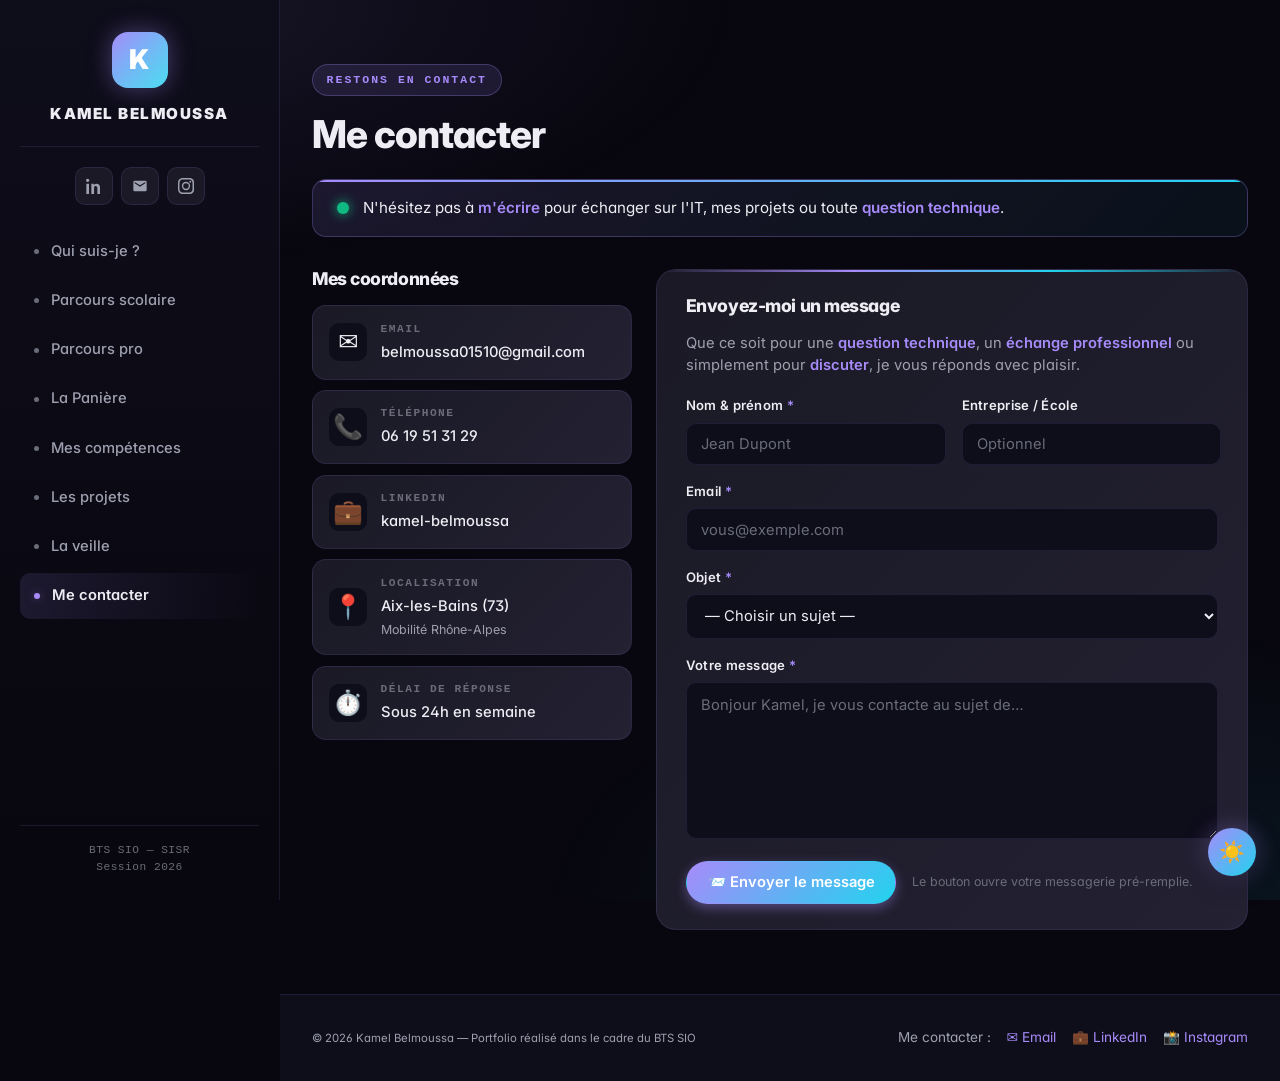
==== contact.html @ 9eeab678 "Add files via upload" ====
<!doctype html>
<html lang="fr">
<head>
  <meta charset="utf-8" />
  <meta name="viewport" content="width=device-width, initial-scale=1" />
  <title>Contact — KAMEL BELMOUSSA</title>
  <meta name="description" content="Contactez Kamel Belmoussa — Étudiant BTS SIO option SISR à Ecoris Chambéry, alternant technicien informatique chez La Panière." />

  <meta property="og:type" content="website" />
  <meta property="og:title" content="Contact — KAMEL BELMOUSSA" />
  <meta property="og:description" content="Contactez Kamel Belmoussa — étudiant BTS SIO SISR." />
  <meta property="og:image" content="images/photorecadree.jpg" />
  <meta property="og:locale" content="fr_FR" />
  <meta name="twitter:card" content="summary_large_image" />
  <meta name="twitter:title" content="Contact — KAMEL BELMOUSSA" />
  <meta name="twitter:description" content="Contactez Kamel Belmoussa." />
  <meta name="twitter:image" content="images/photorecadree.jpg" />

  <link rel="icon" href="data:image/svg+xml,%3Csvg xmlns='http://www.w3.org/2000/svg' viewBox='0 0 100 100'%3E%3Crect width='100' height='100' rx='22' fill='%2305101a'/%3E%3Crect x='14' y='14' width='72' height='72' rx='16' fill='%2329c1b7'/%3E%3Ctext x='50' y='68' text-anchor='middle' font-size='54' font-family='Arial' font-weight='900' fill='%23fff'%3EK%3C/text%3E%3C/svg%3E" />
  <link rel="preconnect" href="https://fonts.googleapis.com" />
  <link rel="preconnect" href="https://fonts.gstatic.com" crossorigin />
  <link href="https://fonts.googleapis.com/css2?family=Inter:wght@400;500;600;700;800;900&display=swap" rel="stylesheet" />
  <link rel="stylesheet" href="style.css" />
  <script src="app.js" defer></script>
</head>
<body class="with-sidebar">

  <button id="mobile-toggle" aria-label="Menu">☰</button>

  <aside class="sidebar">
    <a class="brand" href="index.html">
      <div class="brand-logo">K</div>
      KAMEL BELMOUSSA
    </a>

    <div class="social-icons">
      <a href="https://www.linkedin.com/in/kamel-belmoussa-8895262b4/" target="_blank" rel="noopener" aria-label="LinkedIn" title="LinkedIn">
        <svg xmlns="http://www.w3.org/2000/svg" viewBox="0 0 24 24"><path d="M4.98 3.5C4.98 4.88 3.86 6 2.5 6S0 4.88 0 3.5 1.12 1 2.5 1 4.98 2.12 4.98 3.5zM.5 8.5h4V24h-4zM8 8.5h3.8v2.1h.1c.5-.9 1.7-2.1 3.6-2.1C19.4 8.5 21 10.4 21 14v10h-4v-8.6c0-2-.7-3.4-2.4-3.4-1.3 0-2.1.9-2.4 1.7-.1.3-.1.8-.1 1.3V24H8V8.5z"/></svg>
      </a>
      <a href="mailto:belmoussa01510@gmail.com" aria-label="Email" title="Email">
        <svg xmlns="http://www.w3.org/2000/svg" viewBox="0 0 24 24"><path d="M20 4H4a2 2 0 0 0-2 2v12a2 2 0 0 0 2 2h16a2 2 0 0 0 2-2V6a2 2 0 0 0-2-2zm0 4-8 5-8-5V6l8 5 8-5z"/></svg>
      </a>
      <a href="https://instagram.com/kmlb.1" target="_blank" rel="noopener" aria-label="Instagram" title="Instagram">
        <svg xmlns="http://www.w3.org/2000/svg" viewBox="0 0 24 24"><path d="M12 2.2c3.2 0 3.6 0 4.8.1 1.2.1 1.8.2 2.2.4.6.2 1 .5 1.4.9.4.4.7.8.9 1.4.2.4.4 1 .4 2.2.1 1.2.1 1.6.1 4.8s0 3.6-.1 4.8c-.1 1.2-.2 1.8-.4 2.2-.2.6-.5 1-.9 1.4-.4.4-.8.7-1.4.9-.4.2-1 .4-2.2.4-1.2.1-1.6.1-4.8.1s-3.6 0-4.8-.1c-1.2-.1-1.8-.2-2.2-.4-.6-.2-1-.5-1.4-.9-.4-.4-.7-.8-.9-1.4-.2-.4-.4-1-.4-2.2C2.2 15.6 2.2 15.2 2.2 12s0-3.6.1-4.8c.1-1.2.2-1.8.4-2.2.2-.6.5-1 .9-1.4.4-.4.8-.7 1.4-.9.4-.2 1-.4 2.2-.4C8.4 2.2 8.8 2.2 12 2.2M12 0C8.7 0 8.3 0 7.1.1 5.8.1 4.9.3 4.1.6c-.8.3-1.5.8-2.2 1.4C1.3 2.7.8 3.3.5 4.1.3 4.9.1 5.8.1 7.1 0 8.3 0 8.7 0 12s0 3.7.1 4.9c.1 1.3.3 2.2.6 3 .3.8.8 1.5 1.4 2.2.7.7 1.4 1.1 2.2 1.4.8.3 1.7.5 3 .6 1.2.1 1.6.1 4.9.1s3.7 0 4.9-.1c1.3-.1 2.2-.3 3-.6.8-.3 1.5-.8 2.2-1.4.7-.7 1.1-1.4 1.4-2.2.3-.8.5-1.7.6-3 .1-1.2.1-1.6.1-4.9s0-3.7-.1-4.9c-.1-1.3-.3-2.2-.6-3-.3-.8-.8-1.5-1.4-2.2C21.3 1.3 20.7.8 19.9.5c-.8-.2-1.7-.4-3-.4C15.7 0 15.3 0 12 0zm0 5.8A6.2 6.2 0 1 0 18.2 12 6.2 6.2 0 0 0 12 5.8zm0 10.3A4.1 4.1 0 1 1 16.1 12 4.1 4.1 0 0 1 12 16.1zm6.4-11.9a1.4 1.4 0 1 0 1.4 1.4 1.4 1.4 0 0 0-1.4-1.4z"/></svg>
      </a>
    </div>

    <nav>
    <a href="index.html">Qui suis-je ?</a>
    <a href="school.html">Parcours scolaire</a>
    <a href="work.html">Parcours pro</a>
    <a href="lapaniere.html">La Panière</a>
    <a href="skills.html">Mes compétences</a>
    <a href="projects.html">Les projets</a>
    <a href="veille.html">La veille</a>
    <a href="contact.html" class="active">Me contacter</a>
    </nav>

    <div class="sidebar-footer">
      BTS SIO — SISR<br/>Session 2026
    </div>
  </aside>

  <div class="page-layout">
    <div class="content">
      <main>

    <section class="section">
      <div class="container">
        <span class="eyebrow">Restons en contact</span>
        <h2>Me contacter</h2>

        <!-- Bandeau message -->
        <div class="availability-banner">
          <div class="status-dot"></div>
          <div class="availability-text">
            N'hésitez pas à <strong>m'écrire</strong> pour échanger sur l'IT, mes projets ou toute <strong>question technique</strong>.
          </div>
        </div>

        <div class="contact-layout">

          <!-- Colonne gauche : infos contact -->
          <aside class="contact-info">
            <h3>Mes coordonnées</h3>

            <a href="mailto:belmoussa01510@gmail.com" class="contact-card">
              <div class="contact-icon">✉️</div>
              <div>
                <div class="contact-label">Email</div>
                <div class="contact-value">belmoussa01510@gmail.com</div>
              </div>
            </a>

            <a href="tel:+33619513129" class="contact-card">
              <div class="contact-icon">📞</div>
              <div>
                <div class="contact-label">Téléphone</div>
                <div class="contact-value">06 19 51 31 29</div>
              </div>
            </a>

            <a href="https://www.linkedin.com/in/kamel-belmoussa-8895262b4/" target="_blank" rel="noopener" class="contact-card">
              <div class="contact-icon">💼</div>
              <div>
                <div class="contact-label">LinkedIn</div>
                <div class="contact-value">kamel-belmoussa</div>
              </div>
            </a>

            <div class="contact-card no-link">
              <div class="contact-icon">📍</div>
              <div>
                <div class="contact-label">Localisation</div>
                <div class="contact-value">Aix-les-Bains (73)<br/><small>Mobilité Rhône-Alpes</small></div>
              </div>
            </div>

            <div class="contact-card no-link">
              <div class="contact-icon">⏱️</div>
              <div>
                <div class="contact-label">Délai de réponse</div>
                <div class="contact-value">Sous 24h en semaine</div>
              </div>
            </div>
          </aside>

          <!-- Colonne droite : formulaire -->
          <div class="contact-form-wrap">
            <h3>Envoyez-moi un message</h3>
            <p class="form-intro">Que ce soit pour une <strong>question technique</strong>, un <strong>échange professionnel</strong> ou simplement pour <strong>discuter</strong>, je vous réponds avec plaisir.</p>

            <form id="contact-form" class="contact-form" novalidate>
              <div class="form-row">
                <div class="form-field">
                  <label for="cf-name">Nom &amp; prénom <span class="req">*</span></label>
                  <input type="text" id="cf-name" name="name" required autocomplete="name" placeholder="Jean Dupont" />
                </div>
                <div class="form-field">
                  <label for="cf-company">Entreprise / École</label>
                  <input type="text" id="cf-company" name="company" autocomplete="organization" placeholder="Optionnel" />
                </div>
              </div>

              <div class="form-field">
                <label for="cf-email">Email <span class="req">*</span></label>
                <input type="email" id="cf-email" name="email" required autocomplete="email" placeholder="vous@exemple.com" />
              </div>

              <div class="form-field">
                <label for="cf-subject">Objet <span class="req">*</span></label>
                <select id="cf-subject" name="subject" required>
                  <option value="">— Choisir un sujet —</option>
                  <option value="Question technique">🛠️ Question technique</option>
                  <option value="Échange professionnel">💬 Échange professionnel</option>
                  <option value="Question sur mes projets">📂 Question sur mes projets</option>
                  <option value="Autre">✉️ Autre</option>
                </select>
              </div>

              <div class="form-field">
                <label for="cf-message">Votre message <span class="req">*</span></label>
                <textarea id="cf-message" name="message" rows="6" required placeholder="Bonjour Kamel, je vous contacte au sujet de…"></textarea>
              </div>

              <div class="form-actions">
                <button type="submit" class="btn">📨 Envoyer le message</button>
                <small class="form-note">Le bouton ouvre votre messagerie pré-remplie.</small>
              </div>

              <div id="cf-feedback" class="form-feedback" hidden></div>
            </form>
          </div>

        </div>
      </div>
    </section>
      </main>
    </div>
    <footer class="footer">
      <div class="container footer-inner">
        <small>© 2026 Kamel Belmoussa — Portfolio réalisé dans le cadre du BTS SIO</small>
        <div class="footer-actions">
          <span>Me contacter&nbsp;:</span>
          <a href="mailto:belmoussa01510@gmail.com">✉️ Email</a>
          <a href="https://www.linkedin.com/in/kamel-belmoussa-8895262b4/" target="_blank" rel="noopener">💼 LinkedIn</a>
          <a href="https://instagram.com/kmlb.1" target="_blank" rel="noopener">📸 Instagram</a>
        </div>
      </div>
    </footer>
  </div>

  <button id="theme-toggle" aria-label="Changer de thème" title="Changer de thème">🌙</button>
</body>
</html>
---- style.css ----
/* ============================================================
   KAMEL BELMOUSSA — Portfolio v3
   Design : "Modern Tech Editorial"
   Palette : violet électrique + cyan sur deep navy
============================================================ */

/* ===== TOKENS ===== */
:root {
  /* Surfaces */
  --bg-0: #08070f;
  --bg-1: #0e0d1a;
  --bg-2: #161523;
  --surface: #1a1925;
  --surface-2: #232132;

  /* Borders */
  --border: rgba(167, 139, 250, 0.12);
  --border-strong: rgba(167, 139, 250, 0.28);

  /* Text */
  --text: #ededf3;
  --text-muted: #9ea0b0;
  --text-dim: #6a6c7a;

  /* Accents */
  --accent: #a78bfa;          /* violet électrique */
  --accent-2: #22d3ee;        /* cyan électrique */
  --accent-warm: #fb923c;     /* ambre */
  --accent-soft: rgba(167, 139, 250, 0.12);
  --accent-glow: rgba(167, 139, 250, 0.4);
  --accent-2-glow: rgba(34, 211, 238, 0.3);

  /* Gradients réutilisables */
  --grad-primary: linear-gradient(135deg, var(--accent), var(--accent-2));
  --grad-surface: linear-gradient(135deg, var(--surface), var(--surface-2));

  /* Layout */
  --sidebar-w: 280px;
  --maxw: 1200px;

  /* Radius */
  --radius-sm: 8px;
  --radius-md: 14px;
  --radius-lg: 20px;
  --radius-full: 999px;

  /* Shadows */
  --shadow-sm: 0 1px 3px rgba(0,0,0,0.3);
  --shadow-md: 0 8px 24px rgba(0,0,0,0.4);
  --shadow-lg: 0 16px 40px rgba(0,0,0,0.5);
  --shadow-glow: 0 0 24px var(--accent-glow);
  --shadow-glow-cyan: 0 0 24px var(--accent-2-glow);

  /* Transitions */
  --t-fast: 0.15s ease;
  --t-base: 0.25s cubic-bezier(0.4, 0, 0.2, 1);
  --t-slow: 0.4s cubic-bezier(0.4, 0, 0.2, 1);

  /* Mono */
  --font-mono: 'JetBrains Mono', 'SF Mono', 'Consolas', monospace;
}

/* Light theme */
:root[data-theme="light"] {
  --bg-0: #fafafd;
  --bg-1: #ffffff;
  --bg-2: #f3f1f9;
  --surface: #ffffff;
  --surface-2: #f7f5fb;
  --border: rgba(124, 92, 250, 0.15);
  --border-strong: rgba(124, 92, 250, 0.32);
  --text: #1a1825;
  --text-muted: #565468;
  --text-dim: #8a8898;
  --accent: #7c5cff;
  --accent-soft: rgba(124, 92, 250, 0.08);
  --accent-glow: rgba(124, 92, 250, 0.25);
  --shadow-md: 0 8px 24px rgba(124, 92, 250, 0.08);
  --shadow-lg: 0 16px 40px rgba(124, 92, 250, 0.12);
}

/* ===== BASE ===== */
*, *::before, *::after { box-sizing: border-box; }
html { scroll-behavior: smooth; }
body {
  margin: 0;
  font-family: 'Inter', -apple-system, BlinkMacSystemFont, system-ui, sans-serif;
  font-size: 16px;
  line-height: 1.6;
  color: var(--text);
  background: var(--bg-0);
  -webkit-font-smoothing: antialiased;
  font-feature-settings: 'cv02', 'cv03', 'cv11', 'ss01';
}

/* Halo ambient en arrière-plan */
body::before {
  content: '';
  position: fixed;
  inset: 0;
  background:
    radial-gradient(ellipse 80% 50% at 10% 0%, rgba(167, 139, 250, 0.1), transparent 60%),
    radial-gradient(ellipse 80% 50% at 90% 100%, rgba(34, 211, 238, 0.08), transparent 60%);
  pointer-events: none;
  z-index: 0;
}

img { max-width: 100%; display: block; }
a { color: var(--accent); text-decoration: none; transition: color var(--t-fast); }
a:hover { color: var(--accent-2); }

/* ===== TYPOGRAPHY ===== */
h1, h2, h3, h4 {
  font-weight: 800;
  line-height: 1.15;
  letter-spacing: -0.025em;
  margin: 0 0 0.6em;
}
h1 { font-size: clamp(2.5rem, 5.5vw, 4.25rem); font-weight: 900; letter-spacing: -0.045em; }
h2 { font-size: clamp(1.75rem, 3vw, 2.5rem); }
h3 { font-size: 1.25rem; }
h4 { font-size: 1rem; }
p { margin: 0 0 1em; }
.muted { color: var(--text-muted); }
strong { color: var(--text); font-weight: 600; }

.eyebrow {
  display: inline-block;
  text-transform: uppercase;
  letter-spacing: 2px;
  font-size: 0.72rem;
  font-weight: 700;
  color: var(--accent);
  margin-bottom: 1rem;
  padding: 0.35rem 0.85rem;
  background: var(--accent-soft);
  border: 1px solid var(--border-strong);
  border-radius: var(--radius-full);
  font-family: var(--font-mono);
}

/* ===== LAYOUT ===== */
body.with-sidebar { display: flex; min-height: 100vh; position: relative; }

.sidebar {
  position: fixed;
  top: 0; left: 0; bottom: 0;
  width: var(--sidebar-w);
  background: linear-gradient(180deg, var(--bg-1), var(--bg-0));
  border-right: 1px solid var(--border);
  padding: 2rem 1.25rem 1.5rem;
  display: flex;
  flex-direction: column;
  overflow-y: auto;
  z-index: 100;
}
.sidebar::-webkit-scrollbar { width: 4px; }
.sidebar::-webkit-scrollbar-thumb { background: var(--border-strong); border-radius: 2px; }

.brand {
  display: block;
  text-align: center;
  font-weight: 900;
  font-size: 0.95rem;
  letter-spacing: 1.5px;
  color: var(--text);
  text-decoration: none;
  padding-bottom: 1.25rem;
  margin-bottom: 1.25rem;
  border-bottom: 1px solid var(--border);
  transition: transform var(--t-base);
}
.brand:hover { transform: translateY(-2px); color: var(--text); }
.brand-logo {
  width: 56px; height: 56px;
  margin: 0 auto 0.85rem;
  background: var(--grad-primary);
  border-radius: 16px;
  box-shadow: var(--shadow-glow);
  display: flex; align-items: center; justify-content: center;
  font-size: 1.7rem; font-weight: 900; color: #fff;
  position: relative;
  overflow: hidden;
}
.brand-logo::before {
  content: '';
  position: absolute; inset: 0;
  background: linear-gradient(135deg, transparent, rgba(255,255,255,0.2));
}

.social-icons {
  display: flex; justify-content: center; gap: 0.5rem;
  margin-bottom: 1.5rem;
}
.social-icons a {
  width: 38px; height: 38px;
  display: inline-flex; align-items: center; justify-content: center;
  background: var(--surface);
  border: 1px solid var(--border);
  border-radius: 10px;
  transition: all var(--t-base);
}
.social-icons a:hover {
  background: var(--accent-soft);
  border-color: var(--accent);
  transform: translateY(-2px);
  box-shadow: 0 4px 12px var(--accent-glow);
}
.social-icons svg {
  width: 16px; height: 16px;
  fill: var(--text-muted);
  transition: fill var(--t-fast);
}
.social-icons a:hover svg { fill: var(--accent); }

.sidebar nav {
  display: flex; flex-direction: column;
  gap: 0.2rem;
  flex: 1;
}
.sidebar nav a {
  position: relative;
  display: flex; align-items: center; gap: 0.7rem;
  padding: 0.7rem 0.9rem;
  border-radius: 10px;
  color: var(--text-muted);
  text-decoration: none;
  font-weight: 500;
  font-size: 0.92rem;
  transition: all var(--t-fast);
}
.sidebar nav a::before {
  content: '';
  width: 5px; height: 5px;
  border-radius: 50%;
  background: var(--text-dim);
  transition: all var(--t-base);
  flex-shrink: 0;
}
.sidebar nav a:hover {
  background: var(--surface);
  color: var(--text);
}
.sidebar nav a:hover::before { background: var(--accent); }
.sidebar nav a.active {
  background: linear-gradient(90deg, var(--accent-soft), transparent);
  color: var(--text);
  font-weight: 600;
}
.sidebar nav a.active::before {
  background: var(--accent);
  box-shadow: 0 0 8px var(--accent-glow);
  width: 6px; height: 6px;
}

.sidebar-footer {
  margin-top: 1.5rem;
  padding-top: 1rem;
  border-top: 1px solid var(--border);
  text-align: center;
  font-size: 0.7rem;
  color: var(--text-dim);
  line-height: 1.5;
  letter-spacing: 0.5px;
  font-family: var(--font-mono);
}

.page-layout {
  margin-left: var(--sidebar-w);
  width: calc(100% - var(--sidebar-w));
  min-height: 100vh;
  display: flex;
  flex-direction: column;
  position: relative;
  z-index: 1;
}
.content { flex: 1; }

.container {
  width: min(var(--maxw), 100%);
  margin: 0 auto;
  padding: 0 clamp(1rem, 3vw, 2rem);
}

.section { padding: clamp(2rem, 5vw, 4rem) 0; }
.section-fill { padding: clamp(3rem, 6vw, 5rem) 0; }

/* ===== HERO ===== */
.hero { position: relative; }
.hero-header { text-align: center; margin-bottom: 3rem; }
.hero-title {
  background: linear-gradient(135deg, var(--text) 30%, var(--accent) 70%, var(--accent-2));
  -webkit-background-clip: text;
  background-clip: text;
  -webkit-text-fill-color: transparent;
  margin-bottom: 0.5rem;
}
.hero-subtitle {
  color: var(--text-muted);
  font-size: clamp(1rem, 1.5vw, 1.2rem);
  max-width: 620px;
  margin: 0 auto;
}

.hero-about {
  display: grid;
  grid-template-columns: minmax(0, 320px) 1fr;
  gap: clamp(1.5rem, 4vw, 3rem);
  align-items: start;
  background: var(--grad-surface);
  border: 1px solid var(--border);
  border-radius: var(--radius-lg);
  padding: clamp(1.5rem, 3vw, 2.5rem);
  box-shadow: var(--shadow-md);
  margin-bottom: 2rem;
  position: relative;
  overflow: hidden;
}
.hero-about::before {
  content: '';
  position: absolute;
  top: 0; left: 0; right: 0;
  height: 1px;
  background: linear-gradient(90deg, transparent, var(--accent), var(--accent-2), transparent);
}
.hero-photo {
  position: relative;
  aspect-ratio: 1;
  border-radius: var(--radius-lg);
  overflow: hidden;
  border: 2px solid var(--accent);
  box-shadow: var(--shadow-glow);
}
.hero-photo img {
  width: 100%; height: 100%;
  object-fit: cover;
}
.hero-photo::after {
  content: '';
  position: absolute; inset: 0;
  background: linear-gradient(135deg, transparent 60%, var(--accent-soft));
  pointer-events: none;
}
.hero-text h2 {
  margin-top: 0;
  background: linear-gradient(90deg, var(--text), var(--accent-2));
  -webkit-background-clip: text;
  background-clip: text;
  -webkit-text-fill-color: transparent;
}
.hero-text p {
  color: var(--text-muted);
  font-size: 1.02rem;
}

.hero-ctas {
  display: flex; gap: 0.75rem;
  flex-wrap: wrap;
  margin-top: 1.5rem;
}

.quick-facts {
  display: grid;
  grid-template-columns: repeat(auto-fit, minmax(180px, 1fr));
  gap: 1rem;
}
.fact {
  background: var(--surface);
  border: 1px solid var(--border);
  border-radius: var(--radius-md);
  padding: 1.25rem;
  text-align: center;
  transition: all var(--t-base);
  position: relative;
  overflow: hidden;
}
.fact::before {
  content: '';
  position: absolute;
  top: 0; left: 0; right: 0;
  height: 2px;
  background: var(--grad-primary);
  opacity: 0;
  transition: opacity var(--t-base);
}
.fact:hover {
  border-color: var(--border-strong);
  transform: translateY(-3px);
  box-shadow: var(--shadow-md);
}
.fact:hover::before { opacity: 1; }
.fact-icon { font-size: 1.5rem; margin-bottom: 0.5rem; }
.fact-label {
  font-size: 0.68rem;
  text-transform: uppercase;
  letter-spacing: 1.5px;
  color: var(--text-dim);
  margin-bottom: 0.3rem;
  font-family: var(--font-mono);
}
.fact-value {
  color: var(--text);
  font-weight: 600;
  font-size: 0.95rem;
}

/* ===== BUTTONS ===== */
.btn {
  display: inline-flex; align-items: center; gap: 0.4rem;
  padding: 0.7rem 1.3rem;
  background: var(--grad-primary);
  color: #fff;
  font-weight: 600;
  font-size: 0.92rem;
  border: 1px solid transparent;
  border-radius: var(--radius-full);
  cursor: pointer;
  transition: all var(--t-base);
  text-decoration: none;
  box-shadow: 0 4px 12px var(--accent-glow);
  font-family: inherit;
}
.btn:hover {
  transform: translateY(-2px);
  box-shadow: 0 10px 24px var(--accent-glow);
  color: #fff;
}
.btn:active { transform: translateY(0); }
.btn.ghost {
  background: transparent;
  color: var(--text);
  border-color: var(--border-strong);
  box-shadow: none;
}
.btn.ghost:hover {
  background: var(--accent-soft);
  border-color: var(--accent);
  color: var(--accent);
}

/* ===== SKILLS ===== */
.skills-grid {
  display: grid;
  grid-template-columns: repeat(auto-fill, minmax(280px, 1fr));
  gap: 1.25rem;
  margin-bottom: 2.5rem;
}
.skill-card {
  background: var(--grad-surface);
  border: 1px solid var(--border);
  border-radius: var(--radius-md);
  padding: 1.6rem;
  transition: all var(--t-base);
  position: relative;
  overflow: hidden;
}
.skill-card::before {
  content: '';
  position: absolute; inset: 0;
  background: radial-gradient(circle at 100% 0%, var(--accent-soft), transparent 50%);
  opacity: 0;
  transition: opacity var(--t-base);
  pointer-events: none;
}
.skill-card:hover {
  border-color: var(--border-strong);
  transform: translateY(-4px);
  box-shadow: var(--shadow-md);
}
.skill-card:hover::before { opacity: 1; }
.skill-icon { font-size: 1.85rem; margin-bottom: 0.6rem; }
.skill-card h3 {
  color: var(--text);
  margin-bottom: 0.9rem;
  font-size: 1.1rem;
}
.skill-card ul {
  list-style: none;
  padding: 0; margin: 0;
}
.skill-card ul li {
  position: relative;
  padding-left: 1.3rem;
  margin-bottom: 0.5rem;
  color: var(--text-muted);
  font-size: 0.9rem;
  line-height: 1.5;
}
.skill-card ul li::before {
  content: '→';
  position: absolute;
  left: 0;
  color: var(--accent);
  font-weight: 700;
}

/* ===== TABS ===== */
.tabs {
  display: inline-flex;
  background: var(--surface);
  border: 1px solid var(--border);
  border-radius: var(--radius-full);
  padding: 0.3rem;
  margin-bottom: 1.5rem;
  flex-wrap: wrap;
  gap: 0.2rem;
}
.tab {
  padding: 0.55rem 1.1rem;
  background: transparent;
  border: none;
  color: var(--text-muted);
  font-weight: 600;
  font-size: 0.9rem;
  border-radius: var(--radius-full);
  cursor: pointer;
  transition: all var(--t-base);
  font-family: inherit;
}
.tab:hover { color: var(--text); }
.tab.active {
  background: var(--grad-primary);
  color: #fff;
  box-shadow: var(--shadow-glow);
}
.cards-grid.hidden { display: none; }

/* ===== PROJECTS ===== */
.cards-grid {
  display: grid;
  grid-template-columns: repeat(auto-fill, minmax(330px, 1fr));
  gap: 1.25rem;
}
.project {
  background: var(--grad-surface);
  border: 1px solid var(--border);
  border-radius: var(--radius-md);
  overflow: hidden;
  transition: all var(--t-base);
  display: flex;
  flex-direction: column;
}
.project:hover {
  border-color: var(--accent);
  transform: translateY(-4px);
  box-shadow: var(--shadow-md), var(--shadow-glow);
}
.project-figure {
  height: 140px;
  display: flex; align-items: center; justify-content: center;
  background: var(--bg-1);
  border-bottom: 1px solid var(--border);
  padding: 1.5rem;
  position: relative;
  overflow: hidden;
}
.project-figure::before {
  content: '';
  position: absolute; inset: 0;
  background:
    radial-gradient(circle at 20% 50%, var(--accent-soft), transparent 60%),
    radial-gradient(circle at 80% 50%, rgba(34, 211, 238, 0.08), transparent 60%);
}
.project-figure.logo img {
  max-height: 70px;
  max-width: 70%;
  object-fit: contain;
  position: relative;
  z-index: 1;
  filter: drop-shadow(0 4px 12px rgba(0,0,0,0.4));
}
.project-body {
  padding: 1.25rem;
  display: flex;
  flex-direction: column;
  flex: 1;
}
.project-body h3 {
  color: var(--text);
  margin-bottom: 0.5rem;
  font-size: 1.08rem;
}
.project-desc {
  color: var(--text-muted);
  font-size: 0.9rem;
  line-height: 1.55;
  margin-bottom: 1rem;
}
.project-tags {
  display: flex;
  flex-wrap: wrap;
  gap: 0.4rem;
  margin-bottom: 1rem;
}
.tag {
  padding: 0.2rem 0.7rem;
  background: var(--surface-2);
  border: 1px solid var(--border);
  color: var(--text-muted);
  border-radius: var(--radius-full);
  font-size: 0.7rem;
  font-weight: 600;
  font-family: var(--font-mono);
}
.project-actions {
  margin-top: auto;
  display: flex;
  flex-wrap: wrap;
  gap: 0.5rem;
}

/* ===== PROJECT DETAILS (expandable) ===== */
.project-details {
  margin: 0.6rem 0 0.8rem;
  padding-top: 0.8rem;
  border-top: 1px dashed var(--border);
}
.project-details summary {
  cursor: pointer;
  font-weight: 600;
  color: var(--accent);
  font-size: 0.85rem;
  list-style: none;
  user-select: none;
  display: inline-flex;
  align-items: center;
  gap: 0.4rem;
  padding: 0.45rem 0.9rem;
  border-radius: var(--radius-full);
  background: var(--accent-soft);
  border: 1px solid var(--border-strong);
  transition: all var(--t-base);
}
.project-details summary::-webkit-details-marker { display: none; }
.project-details summary::before {
  content: '▶';
  font-size: 0.6rem;
  transition: transform var(--t-base);
}
.project-details[open] summary::before {
  transform: rotate(90deg);
}
.project-details summary:hover {
  background: var(--accent);
  color: #fff;
  border-color: var(--accent);
}

.detail-block {
  margin-top: 0.85rem;
  padding: 0.95rem 1.05rem;
  background: var(--bg-1);
  border-radius: 10px;
  border-left: 3px solid var(--accent);
}
.detail-block h4 {
  margin: 0 0 0.4rem;
  font-size: 0.92rem;
  color: var(--text);
  font-weight: 700;
}
.detail-block p, .detail-block li {
  margin: 0;
  color: var(--text-muted);
  font-size: 0.87rem;
  line-height: 1.55;
}
.detail-block ul {
  margin: 0.3rem 0 0;
  padding-left: 1.2rem;
}
.detail-block li { margin-bottom: 0.25rem; }
.detail-block strong { color: var(--text); }

.tag-mini {
  display: inline-block;
  padding: 0.18rem 0.55rem;
  margin: 0.1rem 0.15rem 0.1rem 0;
  background: var(--surface);
  border: 1px solid var(--border-strong);
  color: var(--text);
  border-radius: 6px;
  font-size: 0.72rem;
  font-weight: 500;
  font-family: var(--font-mono);
}

/* ===== COMPETENCE TABLE ===== */
.competence-bloc {
  background: var(--grad-surface);
  border: 1px solid var(--border);
  border-radius: var(--radius-lg);
  padding: 1.6rem;
  margin-bottom: 1.5rem;
  position: relative;
  overflow: hidden;
}
.competence-bloc::before {
  content: '';
  position: absolute;
  top: 0; left: 0; bottom: 0;
  width: 4px;
  background: linear-gradient(180deg, var(--accent), var(--accent-2));
}
.competence-bloc-header {
  display: flex;
  gap: 1rem;
  align-items: flex-start;
  margin-bottom: 1.2rem;
  padding-bottom: 1rem;
  border-bottom: 1px solid var(--border);
}
.bloc-num {
  display: inline-flex; align-items: center; justify-content: center;
  min-width: 60px;
  height: 60px;
  padding: 0 0.5rem;
  background: var(--grad-primary);
  color: #fff;
  font-weight: 900;
  font-size: 1.5rem;
  border-radius: 14px;
  box-shadow: var(--shadow-glow);
  flex-shrink: 0;
  letter-spacing: -0.02em;
  font-family: var(--font-mono);
}
.bloc-num.bloc-sisr {
  background: linear-gradient(135deg, var(--accent-2), #06b6d4);
  box-shadow: var(--shadow-glow-cyan);
}
.competence-bloc-header h3 {
  margin: 0 0 0.3rem;
  font-size: 1.15rem;
  color: var(--text);
}
.competence-bloc-header h3 small {
  color: var(--accent);
  font-weight: 600;
  font-size: 0.85rem;
}
.competence-bloc-header p {
  margin: 0;
  color: var(--text-muted);
  font-size: 0.9rem;
}

.competence-table-wrapper {
  overflow-x: auto;
  border-radius: var(--radius-sm);
}
.competence-table {
  width: 100%;
  border-collapse: collapse;
  font-size: 0.9rem;
  min-width: 600px;
}
.competence-table thead th {
  text-align: left;
  padding: 0.85rem 1rem;
  background: var(--bg-1);
  color: var(--text-muted);
  font-weight: 700;
  font-size: 0.7rem;
  text-transform: uppercase;
  letter-spacing: 1.5px;
  border-bottom: 1px solid var(--border-strong);
  font-family: var(--font-mono);
}
.competence-table tbody td {
  padding: 0.95rem 1rem;
  border-bottom: 1px solid var(--border);
  color: var(--text);
  vertical-align: top;
}
.competence-table tbody tr {
  transition: background var(--t-fast);
}
.competence-table tbody tr:hover {
  background: var(--accent-soft);
}
.competence-table tbody tr:last-child td { border-bottom: none; }
.competence-table td:first-child {
  color: var(--accent);
  white-space: nowrap;
  font-size: 0.95rem;
  width: 100px;
  font-family: var(--font-mono);
  font-weight: 700;
}
.competence-table td:nth-child(2) {
  color: var(--text-muted);
}

.proj-tag {
  display: inline-block;
  padding: 0.22rem 0.65rem;
  margin: 0.18rem 0.18rem 0.18rem 0;
  background: var(--accent-soft);
  border: 1px solid var(--border-strong);
  color: var(--accent);
  border-radius: var(--radius-full);
  font-size: 0.74rem;
  font-weight: 600;
  white-space: nowrap;
}
.proj-tag.pro {
  background: rgba(34, 211, 238, 0.1);
  border-color: rgba(34, 211, 238, 0.3);
  color: var(--accent-2);
}
.proj-tag.school {
  background: rgba(251, 146, 60, 0.1);
  border-color: rgba(251, 146, 60, 0.3);
  color: var(--accent-warm);
}

/* ===== VEILLE ===== */
.veille-intro {
  background: var(--grad-surface);
  border: 1px solid var(--border);
  border-radius: var(--radius-md);
  padding: 1.5rem 1.8rem;
  margin-bottom: 1.5rem;
  position: relative;
  overflow: hidden;
}
.veille-intro::before {
  content: '';
  position: absolute;
  top: 0; left: 0; right: 0;
  height: 2px;
  background: linear-gradient(90deg, var(--accent), var(--accent-2), transparent);
}
.veille-intro p { margin: 0; color: var(--text-muted); }
.veille-intro p + p { margin-top: 0.5rem; }

.veille-filters {
  display: flex;
  gap: 0.5rem;
  flex-wrap: wrap;
  margin-bottom: 1.5rem;
  position: relative;
  z-index: 2;
}
.filter-btn {
  padding: 0.55rem 1.1rem;
  background: var(--surface);
  border: 1px solid var(--border);
  color: var(--text-muted);
  border-radius: var(--radius-full);
  cursor: pointer;
  font-size: 0.85rem;
  font-weight: 600;
  transition: all var(--t-base);
  font-family: inherit;
  display: inline-flex;
  align-items: center;
  gap: 0.4rem;
}
.filter-btn:hover {
  color: var(--text);
  border-color: var(--border-strong);
  transform: translateY(-1px);
}
.filter-btn.active {
  background: var(--grad-primary);
  border-color: transparent;
  color: #fff;
  box-shadow: var(--shadow-glow);
}

.veille-grid {
  display: grid;
  grid-template-columns: repeat(auto-fill, minmax(340px, 1fr));
  gap: 1.2rem;
}
.veille-item {
  background: var(--grad-surface);
  border: 1px solid var(--border);
  border-radius: var(--radius-md);
  padding: 1.5rem;
  transition: all var(--t-base);
  display: flex;
  flex-direction: column;
  position: relative;
  overflow: hidden;
  text-decoration: none;
  color: inherit;
}
a.veille-item { cursor: pointer; }
.veille-item::before {
  content: '';
  position: absolute;
  top: 0; left: 0;
  width: 3px;
  height: 100%;
  background: linear-gradient(180deg, var(--accent), var(--accent-2));
  transform: scaleY(0);
  transform-origin: top;
  transition: transform var(--t-base);
}
.veille-item:hover {
  border-color: var(--border-strong);
  transform: translateY(-3px);
  box-shadow: var(--shadow-md);
}
.veille-item:hover::before { transform: scaleY(1); }
.veille-meta {
  display: flex;
  justify-content: space-between;
  align-items: center;
  font-size: 0.7rem;
  color: var(--text-dim);
  text-transform: uppercase;
  letter-spacing: 1px;
  font-weight: 700;
  margin-bottom: 0.6rem;
  font-family: var(--font-mono);
}
.veille-source { color: var(--accent); }
.veille-item h3 {
  margin: 0 0 0.6rem;
  font-size: 1.05rem;
  line-height: 1.35;
  color: var(--text);
  transition: color var(--t-fast);
}
a.veille-item:hover h3 { color: var(--accent); }
.veille-item p {
  color: var(--text-muted);
  font-size: 0.9rem;
  margin: 0 0 1rem;
  flex: 1;
}
.veille-item .read-more {
  color: var(--accent);
  font-weight: 600;
  font-size: 0.88rem;
  display: inline-flex;
  align-items: center;
  gap: 0.3rem;
  transition: gap var(--t-base);
  margin-top: auto;
}
a.veille-item:hover .read-more { gap: 0.6rem; }
.veille-theme {
  display: inline-block;
  padding: 0.2rem 0.65rem;
  background: var(--bg-1);
  border: 1px solid var(--border);
  border-radius: var(--radius-full);
  font-size: 0.68rem;
  color: var(--text-muted);
  margin-bottom: 0.8rem;
  font-weight: 600;
  width: fit-content;
  font-family: var(--font-mono);
  text-transform: uppercase;
  letter-spacing: 1px;
}

/* ===== TIMELINE ===== */
.timeline-card {
  background: var(--grad-surface);
  border: 1px solid var(--border);
  border-radius: var(--radius-lg);
  padding: 2rem 2rem 1rem;
  position: relative;
  overflow: hidden;
}
.timeline-card::before {
  content: '';
  position: absolute;
  top: 0; left: 0; right: 0;
  height: 1px;
  background: linear-gradient(90deg, transparent, var(--accent), var(--accent-2), transparent);
}
.timeline {
  list-style: none;
  margin: 0;
  padding: 0 0 0 1.5rem;
  position: relative;
}
.timeline::before {
  content: '';
  position: absolute;
  left: 5px;
  top: 8px;
  bottom: 8px;
  width: 2px;
  background: linear-gradient(180deg, var(--accent), var(--accent-2));
  opacity: 0.5;
}
.timeline-item {
  position: relative;
  padding: 0 0 1.5rem 1.2rem;
}
.timeline-item:last-child { padding-bottom: 0; }
.timeline-dot {
  position: absolute;
  left: -1.55rem;
  top: 0.4rem;
  width: 14px;
  height: 14px;
  border-radius: 50%;
  background: var(--accent);
  border: 3px solid var(--bg-0);
  box-shadow: 0 0 0 2px var(--accent), 0 0 12px var(--accent-glow);
}
.timeline-title {
  margin: 0 0 0.3rem;
  color: var(--text);
  font-size: 1.05rem;
  font-weight: 700;
}
.timeline-range {
  font-size: 0.78rem;
  color: var(--accent);
  font-weight: 600;
  text-transform: uppercase;
  letter-spacing: 1px;
  margin-bottom: 0.5rem;
  font-family: var(--font-mono);
}
.timeline-desc {
  color: var(--text-muted);
  font-size: 0.92rem;
  line-height: 1.55;
  margin: 0;
}

/* ===== INFO GRID / CARDS (lapaniere) ===== */
.info-grid {
  display: grid;
  grid-template-columns: repeat(auto-fit, minmax(280px, 1fr));
  gap: 1.1rem;
  margin-top: 1.5rem;
}
.info-card {
  background: var(--grad-surface);
  border: 1px solid var(--border);
  border-radius: var(--radius-md);
  padding: 1.4rem;
  transition: all var(--t-base);
  position: relative;
  overflow: hidden;
}
.info-card::before {
  content: '';
  position: absolute;
  top: 0; left: 0;
  width: 100%;
  height: 2px;
  background: var(--grad-primary);
  transform: scaleX(0);
  transform-origin: left;
  transition: transform var(--t-base);
}
.info-card:hover {
  transform: translateY(-3px);
  border-color: var(--border-strong);
  box-shadow: var(--shadow-md);
}
.info-card:hover::before { transform: scaleX(1); }
.info-card h4 {
  margin: 0 0 0.5rem;
  font-size: 1rem;
  color: var(--text);
}
.info-card p {
  margin: 0;
  color: var(--text-muted);
  font-size: 0.9rem;
  line-height: 1.55;
}

/* ===== COMPANY CARD (lapaniere) ===== */
.company-card {
  background: var(--grad-surface);
  border: 1px solid var(--border);
  border-radius: var(--radius-lg);
  padding: clamp(1.5rem, 3vw, 2.2rem);
  margin-bottom: 1.5rem;
  position: relative;
  overflow: hidden;
}
.company-card::before {
  content: '';
  position: absolute;
  top: 0; left: 0; right: 0;
  height: 1px;
  background: linear-gradient(90deg, transparent, var(--accent), var(--accent-2), transparent);
}
.company-card h3 { color: var(--text); }
.company-card p { color: var(--text-muted); }

/* ===== FOOTER ===== */
.footer {
  margin-top: auto;
  padding: 2rem 0;
  border-top: 1px solid var(--border);
  background: var(--bg-1);
  font-size: 0.85rem;
  color: var(--text-muted);
}
.footer-inner {
  display: flex;
  justify-content: space-between;
  align-items: center;
  flex-wrap: wrap;
  gap: 1rem;
}
.footer-actions {
  display: flex;
  gap: 1rem;
  align-items: center;
  flex-wrap: wrap;
}

/* ===== CTA BLOCK ===== */
.cta-block {
  margin-top: 2rem;
  padding: 1.85rem;
  background: linear-gradient(135deg, var(--accent-soft), rgba(34, 211, 238, 0.05));
  border: 1px solid var(--border-strong);
  border-radius: var(--radius-md);
  text-align: center;
  position: relative;
  overflow: hidden;
}
.cta-block::before {
  content: '';
  position: absolute;
  top: 0; left: 0; right: 0;
  height: 2px;
  background: var(--grad-primary);
}
.cta-block h3 { margin: 0 0 0.6rem; }
.cta-block p {
  color: var(--text-muted);
  margin-bottom: 1rem;
}
.cta-block .btn { margin: 0.25rem; }

/* ===== ANIMATIONS ===== */
@keyframes fadeInUp {
  from { opacity: 0; transform: translateY(15px); }
  to { opacity: 1; transform: translateY(0); }
}
.hero-about, .skill-card, .project, .veille-item,
.timeline-item, .fact, .info-card, .competence-bloc {
  animation: fadeInUp 0.5s cubic-bezier(0.4, 0, 0.2, 1) backwards;
}
.skill-card:nth-child(1), .project:nth-child(1), .veille-item:nth-child(1),
.fact:nth-child(1), .timeline-item:nth-child(1), .info-card:nth-child(1) { animation-delay: 0.05s; }
.skill-card:nth-child(2), .project:nth-child(2), .veille-item:nth-child(2),
.fact:nth-child(2), .timeline-item:nth-child(2), .info-card:nth-child(2) { animation-delay: 0.12s; }
.skill-card:nth-child(3), .project:nth-child(3), .veille-item:nth-child(3),
.fact:nth-child(3), .timeline-item:nth-child(3), .info-card:nth-child(3) { animation-delay: 0.19s; }
.skill-card:nth-child(4), .project:nth-child(4), .veille-item:nth-child(4),
.fact:nth-child(4), .timeline-item:nth-child(4), .info-card:nth-child(4) { animation-delay: 0.26s; }
.skill-card:nth-child(5), .project:nth-child(5), .veille-item:nth-child(5),
.info-card:nth-child(5) { animation-delay: 0.33s; }
.skill-card:nth-child(6), .project:nth-child(6), .veille-item:nth-child(6),
.info-card:nth-child(6) { animation-delay: 0.40s; }

/* ===== TOGGLE BUTTONS (mobile/theme) ===== */
#mobile-toggle {
  display: none;
  position: fixed;
  top: 1rem;
  left: 1rem;
  z-index: 200;
  width: 44px; height: 44px;
  background: var(--surface);
  border: 1px solid var(--border-strong);
  border-radius: 12px;
  color: var(--text);
  font-size: 1.2rem;
  cursor: pointer;
  backdrop-filter: blur(10px);
}

#theme-toggle {
  position: fixed;
  bottom: 1.5rem;
  right: 1.5rem;
  width: 48px; height: 48px;
  border-radius: 50%;
  background: var(--grad-primary);
  color: #fff;
  border: none;
  font-size: 1.3rem;
  cursor: pointer;
  box-shadow: var(--shadow-md), var(--shadow-glow);
  transition: all var(--t-base);
  z-index: 100;
}
#theme-toggle:hover {
  transform: rotate(20deg) scale(1.05);
}

/* ===== RESPONSIVE ===== */
@media (max-width: 960px) {
  .hero-about { grid-template-columns: 1fr; text-align: center; }
  .hero-photo { max-width: 280px; margin: 0 auto; }
  .hero-ctas { justify-content: center; }
}

@media (max-width: 720px) {
  :root { --sidebar-w: 0px; }
  .sidebar {
    width: 280px;
    transform: translateX(-100%);
    transition: transform var(--t-base);
  }
  body.sidebar-open .sidebar { transform: translateX(0); }
  body.sidebar-open::after {
    content: '';
    position: fixed;
    inset: 0;
    background: rgba(0,0,0,0.5);
    z-index: 99;
    backdrop-filter: blur(2px);
  }
  .page-layout { margin-left: 0; width: 100%; }
  #mobile-toggle { display: flex; align-items: center; justify-content: center; }

  .competence-bloc-header { flex-direction: column; gap: 0.6rem; }
  .competence-table { font-size: 0.82rem; min-width: 500px; }
  .competence-table thead th,
  .competence-table tbody td { padding: 0.7rem 0.6rem; }
  .detail-block { padding: 0.7rem 0.85rem; }
  .footer-inner { flex-direction: column; text-align: center; }
  .timeline-card { padding: 1.5rem 1.25rem 1rem; }
}

/* ============================================================
   PATCH v4 — Page Contact + Chiffres clés
============================================================ */

/* === Stats / Chiffres clés (index.html) === */
.stats-section { margin-top: 1.5rem; }
.stats-title {
  font-size: 1rem;
  text-transform: uppercase;
  letter-spacing: 2px;
  color: var(--text-muted);
  font-weight: 700;
  margin-bottom: 1rem;
  text-align: center;
}
.fact.stat {
  text-align: center;
  padding: 1.5rem 1rem;
}
.stat-number {
  font-size: 2.4rem;
  font-weight: 900;
  color: var(--accent);
  line-height: 1;
  letter-spacing: -0.03em;
  margin-bottom: 0.5rem;
  background: linear-gradient(135deg, var(--accent), var(--accent-2));
  -webkit-background-clip: text;
  background-clip: text;
  -webkit-text-fill-color: transparent;
}
.stat-number span {
  font-size: 1.4rem;
  vertical-align: super;
  -webkit-text-fill-color: var(--accent);
  margin-left: 2px;
}
.fact.stat .fact-label {
  margin-top: 0;
  font-size: 0.78rem;
  color: var(--text);
  font-weight: 600;
}

/* === Bandeau de disponibilité === */
.availability-banner {
  display: flex;
  align-items: center;
  gap: 0.85rem;
  padding: 1rem 1.5rem;
  margin-bottom: 2rem;
  background: linear-gradient(135deg, var(--accent-soft), rgba(34, 211, 238, 0.05));
  border: 1px solid var(--border-strong);
  border-radius: var(--radius-md);
  position: relative;
  overflow: hidden;
}
.availability-banner::before {
  content: '';
  position: absolute;
  top: 0; left: 0; right: 0;
  height: 2px;
  background: var(--grad-primary);
}
.status-dot {
  width: 12px;
  height: 12px;
  border-radius: 50%;
  background: #10b981;
  box-shadow: 0 0 12px #10b981;
  flex-shrink: 0;
  animation: pulse 2s infinite;
}
@keyframes pulse {
  0%, 100% { box-shadow: 0 0 0 0 rgba(16, 185, 129, 0.7); }
  50% { box-shadow: 0 0 0 8px rgba(16, 185, 129, 0); }
}
.availability-text {
  color: var(--text);
  font-size: 0.95rem;
}
.availability-text strong {
  color: var(--accent);
}

/* === Layout 2 colonnes contact === */
.contact-layout {
  display: grid;
  grid-template-columns: minmax(0, 320px) 1fr;
  gap: 1.5rem;
  align-items: flex-start;
}

/* === Colonne infos contact === */
.contact-info h3,
.contact-form-wrap h3 {
  font-size: 1.1rem;
  margin-bottom: 1rem;
  color: var(--text);
}

.contact-card {
  display: flex;
  align-items: center;
  gap: 0.85rem;
  padding: 0.9rem 1rem;
  margin-bottom: 0.65rem;
  background: var(--grad-surface);
  border: 1px solid var(--border);
  border-radius: var(--radius-md);
  text-decoration: none;
  color: inherit;
  transition: all var(--t-base);
  position: relative;
  overflow: hidden;
}
.contact-card::before {
  content: '';
  position: absolute;
  top: 0; left: 0;
  width: 3px;
  height: 100%;
  background: var(--grad-primary);
  transform: scaleY(0);
  transform-origin: top;
  transition: transform var(--t-base);
}
a.contact-card:hover {
  border-color: var(--border-strong);
  transform: translateX(3px);
  color: inherit;
}
a.contact-card:hover::before { transform: scaleY(1); }
.contact-card.no-link { cursor: default; }
.contact-icon {
  font-size: 1.5rem;
  flex-shrink: 0;
  width: 38px;
  height: 38px;
  display: flex;
  align-items: center;
  justify-content: center;
  background: var(--bg-1);
  border-radius: 10px;
}
.contact-label {
  font-size: 0.7rem;
  text-transform: uppercase;
  letter-spacing: 1.5px;
  color: var(--text-dim);
  font-weight: 700;
  margin-bottom: 2px;
  font-family: var(--font-mono);
}
.contact-value {
  color: var(--text);
  font-weight: 500;
  font-size: 0.92rem;
  word-break: break-word;
}
.contact-value small {
  display: block;
  color: var(--text-muted);
  font-weight: 400;
  font-size: 0.78rem;
  margin-top: 2px;
}

/* === Formulaire === */
.contact-form-wrap {
  background: var(--grad-surface);
  border: 1px solid var(--border);
  border-radius: var(--radius-lg);
  padding: 1.6rem 1.8rem;
  position: relative;
  overflow: hidden;
}
.contact-form-wrap::before {
  content: '';
  position: absolute;
  top: 0; left: 0; right: 0;
  height: 2px;
  background: linear-gradient(90deg, transparent, var(--accent), var(--accent-2), transparent);
}
.form-intro {
  color: var(--text-muted);
  margin-bottom: 1.2rem;
  font-size: 0.92rem;
  line-height: 1.5;
}
.form-intro strong { color: var(--accent); }

.contact-form { display: flex; flex-direction: column; gap: 1rem; }
.form-row {
  display: grid;
  grid-template-columns: 1fr 1fr;
  gap: 1rem;
}
.form-field {
  display: flex;
  flex-direction: column;
  gap: 0.4rem;
}
.form-field label {
  font-size: 0.82rem;
  font-weight: 600;
  color: var(--text);
  letter-spacing: 0.3px;
}
.req { color: var(--accent); }

.form-field input,
.form-field select,
.form-field textarea {
  padding: 0.7rem 0.9rem;
  background: var(--bg-1);
  border: 1px solid var(--border);
  border-radius: 10px;
  color: var(--text);
  font-family: inherit;
  font-size: 0.92rem;
  transition: all var(--t-fast);
  outline: none;
}
.form-field input::placeholder,
.form-field textarea::placeholder {
  color: var(--text-dim);
}
.form-field input:focus,
.form-field select:focus,
.form-field textarea:focus {
  border-color: var(--accent);
  background: var(--surface);
  box-shadow: 0 0 0 3px var(--accent-soft);
}
.form-field textarea {
  resize: vertical;
  min-height: 110px;
  font-family: inherit;
  line-height: 1.5;
}

.form-actions {
  display: flex;
  align-items: center;
  gap: 1rem;
  flex-wrap: wrap;
  margin-top: 0.4rem;
}
.form-note {
  color: var(--text-dim);
  font-size: 0.78rem;
}

.form-feedback {
  margin-top: 0.5rem;
  padding: 0.85rem 1rem;
  border-radius: 10px;
  font-size: 0.9rem;
}
.form-feedback.success {
  background: rgba(16, 185, 129, 0.12);
  border: 1px solid rgba(16, 185, 129, 0.3);
  color: #34d399;
}
.form-feedback.error {
  background: rgba(239, 68, 68, 0.12);
  border: 1px solid rgba(239, 68, 68, 0.3);
  color: #fca5a5;
}

/* Mobile responsive */
@media (max-width: 900px) {
  .contact-layout { grid-template-columns: 1fr; }
  .form-row { grid-template-columns: 1fr; }
  .availability-banner { padding: 0.85rem 1rem; font-size: 0.9rem; }
  .stat-number { font-size: 2rem; }
}

/* ============================================================
   PATCH v5 — Contexte/Besoin toujours visibles (projets)
============================================================ */
.project-context {
  margin: 0.6rem 0 0.9rem;
  padding-top: 0.7rem;
  border-top: 1px dashed var(--border);
  display: flex;
  flex-direction: column;
  gap: 0.5rem;
}
.ctx-block {
  padding: 0.7rem 0.85rem;
  background: var(--bg-1);
  border-radius: 8px;
  border-left: 3px solid var(--accent);
}
.ctx-block h4 {
  margin: 0 0 0.3rem;
  font-size: 0.85rem;
  color: var(--text);
  font-weight: 700;
  letter-spacing: 0.2px;
}
.ctx-block p {
  margin: 0;
  color: var(--text-muted);
  font-size: 0.85rem;
  line-height: 1.5;
}
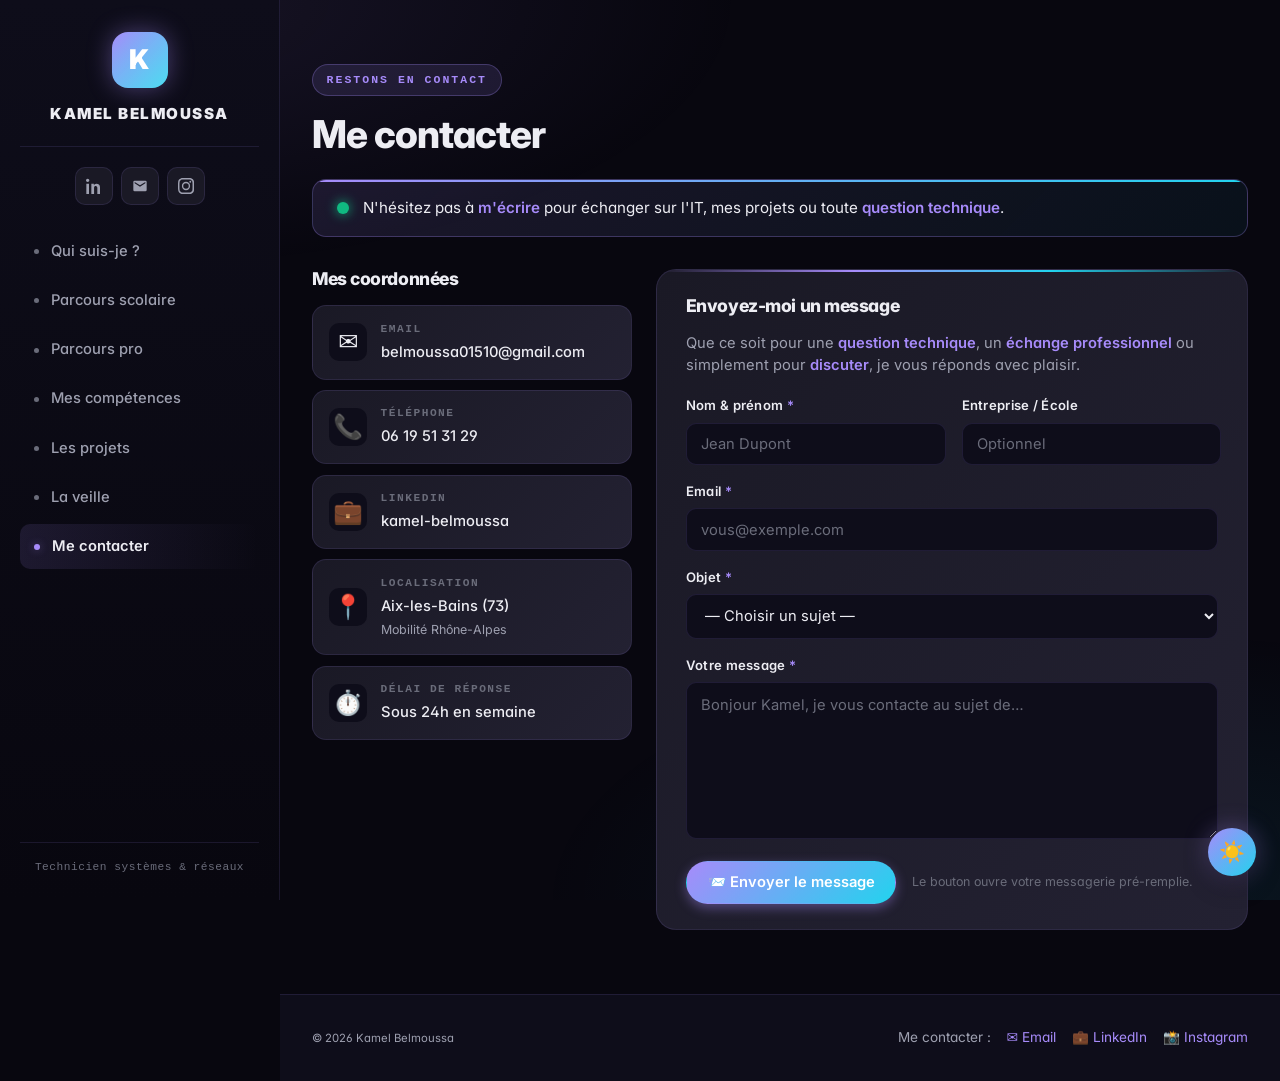
==== commit 4648ff44: "Add files via upload" ====
--- a/contact.html
+++ b/contact.html
@@ -4,11 +4,11 @@
   <meta charset="utf-8" />
   <meta name="viewport" content="width=device-width, initial-scale=1" />
   <title>Contact — KAMEL BELMOUSSA</title>
-  <meta name="description" content="Contactez Kamel Belmoussa — Étudiant BTS SIO option SISR à Ecoris Chambéry, alternant technicien informatique chez La Panière." />
+  <meta name="description" content="Contactez Kamel Belmoussa — alternant technicien informatique, administration systèmes &amp; réseaux." />
 
   <meta property="og:type" content="website" />
   <meta property="og:title" content="Contact — KAMEL BELMOUSSA" />
-  <meta property="og:description" content="Contactez Kamel Belmoussa — étudiant BTS SIO SISR." />
+  <meta property="og:description" content="Contactez Kamel Belmoussa — technicien informatique." />
   <meta property="og:image" content="images/photorecadree.jpg" />
   <meta property="og:locale" content="fr_FR" />
   <meta name="twitter:card" content="summary_large_image" />
@@ -49,7 +49,6 @@
     <a href="index.html">Qui suis-je ?</a>
     <a href="school.html">Parcours scolaire</a>
     <a href="work.html">Parcours pro</a>
-    <a href="lapaniere.html">La Panière</a>
     <a href="skills.html">Mes compétences</a>
     <a href="projects.html">Les projets</a>
     <a href="veille.html">La veille</a>
@@ -57,7 +56,7 @@
     </nav>
 
     <div class="sidebar-footer">
-      BTS SIO — SISR<br/>Session 2026
+      Technicien systèmes &amp; réseaux
     </div>
   </aside>
 
@@ -179,7 +178,7 @@
     </div>
     <footer class="footer">
       <div class="container footer-inner">
-        <small>© 2026 Kamel Belmoussa — Portfolio réalisé dans le cadre du BTS SIO</small>
+        <small>© 2026 Kamel Belmoussa</small>
         <div class="footer-actions">
           <span>Me contacter&nbsp;:</span>
           <a href="mailto:belmoussa01510@gmail.com">✉️ Email</a>
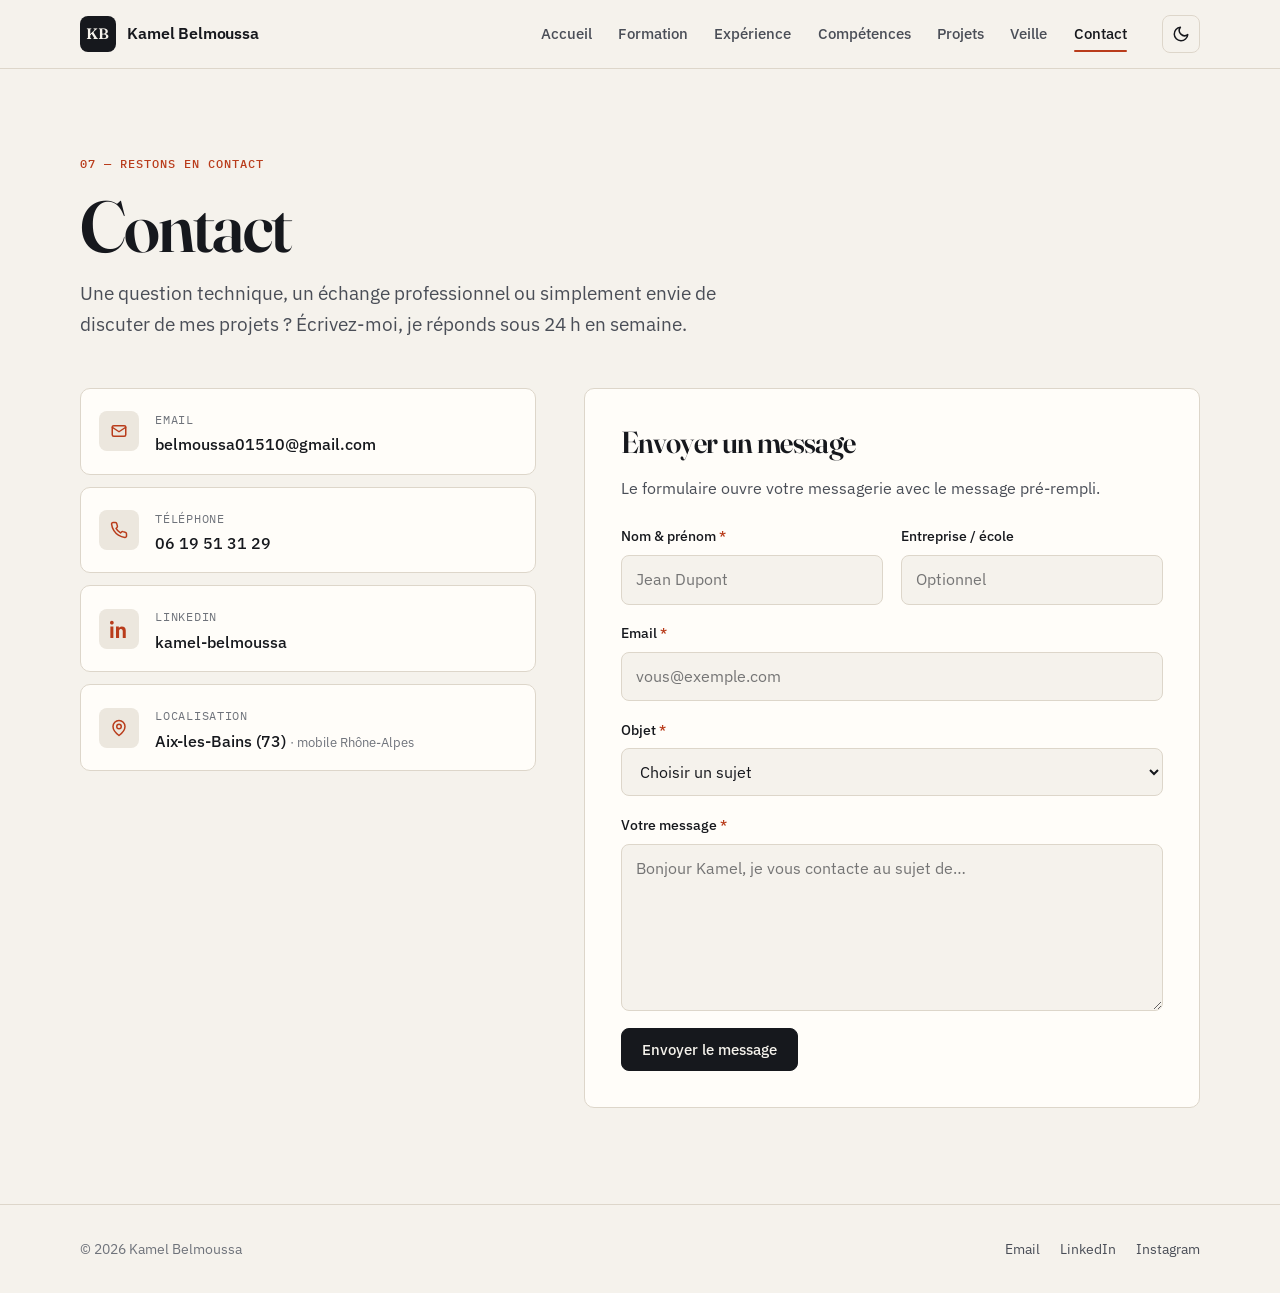
==== commit 076fc67e: "Refonte du portfolio : nouveau design, nouvelle photo, projets simplifiés - Nouveau design éditorial" ====
--- a/contact.html
+++ b/contact.html
@@ -2,193 +2,130 @@
 <html lang="fr">
 <head>
   <meta charset="utf-8" />
-  <meta name="viewport" content="width=device-width, initial-scale=1" />
-  <title>Contact — KAMEL BELMOUSSA</title>
-  <meta name="description" content="Contactez Kamel Belmoussa — alternant technicien informatique, administration systèmes &amp; réseaux." />
-
+  <meta name="viewport" content="width=device-width, initial-scale=1, viewport-fit=cover" />
+  <title>Contact — Kamel Belmoussa</title>
+  <meta name="description" content="Contacter Kamel Belmoussa : email, téléphone, LinkedIn." />
   <meta property="og:type" content="website" />
-  <meta property="og:title" content="Contact — KAMEL BELMOUSSA" />
-  <meta property="og:description" content="Contactez Kamel Belmoussa — technicien informatique." />
-  <meta property="og:image" content="images/photorecadree.jpg" />
+  <meta property="og:title" content="Contact — Kamel Belmoussa" />
+  <meta property="og:image" content="https://belmoussa01.github.io/images/kamel.jpg" />
   <meta property="og:locale" content="fr_FR" />
-  <meta name="twitter:card" content="summary_large_image" />
-  <meta name="twitter:title" content="Contact — KAMEL BELMOUSSA" />
-  <meta name="twitter:description" content="Contactez Kamel Belmoussa." />
-  <meta name="twitter:image" content="images/photorecadree.jpg" />
-
-  <link rel="icon" href="data:image/svg+xml,%3Csvg xmlns='http://www.w3.org/2000/svg' viewBox='0 0 100 100'%3E%3Crect width='100' height='100' rx='22' fill='%2305101a'/%3E%3Crect x='14' y='14' width='72' height='72' rx='16' fill='%2329c1b7'/%3E%3Ctext x='50' y='68' text-anchor='middle' font-size='54' font-family='Arial' font-weight='900' fill='%23fff'%3EK%3C/text%3E%3C/svg%3E" />
+  <link rel="icon" href="data:image/svg+xml,%3Csvg xmlns='http://www.w3.org/2000/svg' viewBox='0 0 100 100'%3E%3Crect width='100' height='100' rx='20' fill='%2316181d'/%3E%3Ctext x='46' y='70' text-anchor='middle' font-size='60' font-family='Georgia,serif' font-weight='700' fill='%23f5f2ec'%3EK%3C/text%3E%3Ccircle cx='78' cy='68' r='7' fill='%23e4572e'/%3E%3C/svg%3E" />
   <link rel="preconnect" href="https://fonts.googleapis.com" />
   <link rel="preconnect" href="https://fonts.gstatic.com" crossorigin />
-  <link href="https://fonts.googleapis.com/css2?family=Inter:wght@400;500;600;700;800;900&display=swap" rel="stylesheet" />
+  <link href="https://fonts.googleapis.com/css2?family=Fraunces:ital,opsz,wght@0,9..144,400..700;1,9..144,400..600&family=IBM+Plex+Mono:wght@400;500&family=IBM+Plex+Sans:wght@400;500;600&display=swap" rel="stylesheet" />
   <link rel="stylesheet" href="style.css" />
+  <script>try{var t=localStorage.getItem("theme");if(t==="dark"||t==="light")document.documentElement.setAttribute("data-theme",t)}catch(e){}</script>
   <script src="app.js" defer></script>
 </head>
-<body class="with-sidebar">
+<body>
 
-  <button id="mobile-toggle" aria-label="Menu">☰</button>
+  <header class="site-header">
+    <div class="wrap header-inner">
+      <a class="brand" href="index.html"><span class="brand-mark">KB</span><span class="brand-name">Kamel Belmoussa</span></a>
+      <nav class="site-nav" id="site-nav" aria-label="Navigation principale">
+        <a href="index.html">Accueil</a>
+        <a href="school.html">Formation</a>
+        <a href="work.html">Expérience</a>
+        <a href="skills.html">Compétences</a>
+        <a href="projects.html">Projets</a>
+        <a href="veille.html">Veille</a>
+        <a href="contact.html" aria-current="page">Contact</a>
+      </nav>
+      <div class="header-actions">
+        <button id="theme-toggle" class="icon-btn" type="button" aria-label="Changer de thème" title="Changer de thème">
+          <svg class="i-moon" viewBox="0 0 24 24" fill="none" stroke="currentColor" stroke-width="2" stroke-linecap="round" stroke-linejoin="round" aria-hidden="true"><path d="M21 12.8A9 9 0 1 1 11.2 3a7 7 0 0 0 9.8 9.8z"/></svg>
+          <svg class="i-sun" viewBox="0 0 24 24" fill="none" stroke="currentColor" stroke-width="2" stroke-linecap="round" stroke-linejoin="round" aria-hidden="true"><circle cx="12" cy="12" r="4"/><path d="M12 2v2M12 20v2M4.9 4.9l1.4 1.4M17.7 17.7l1.4 1.4M2 12h2M20 12h2M4.9 19.1l1.4-1.4M17.7 6.3l1.4-1.4"/></svg>
+        </button>
+        <button id="nav-toggle" class="icon-btn nav-toggle" type="button" aria-label="Ouvrir le menu" aria-expanded="false" aria-controls="site-nav">
+          <svg viewBox="0 0 24 24" fill="none" stroke="currentColor" stroke-width="2" stroke-linecap="round" aria-hidden="true"><path d="M4 7h16M4 12h16M4 17h16"/></svg>
+        </button>
+      </div>
+    </div>
+  </header>
 
-  <aside class="sidebar">
-    <a class="brand" href="index.html">
-      <div class="brand-logo">K</div>
-      KAMEL BELMOUSSA
-    </a>
+  <main>
+    <section class="wrap page-head">
+      <p class="kicker">07 — Restons en contact</p>
+      <h1>Contact</h1>
+      <p class="lede">Une question technique, un échange professionnel ou simplement envie de discuter de mes projets ? Écrivez-moi, je réponds sous 24 h en semaine.</p>
+    </section>
 
-    <div class="social-icons">
-      <a href="https://www.linkedin.com/in/kamel-belmoussa-8895262b4/" target="_blank" rel="noopener" aria-label="LinkedIn" title="LinkedIn">
-        <svg xmlns="http://www.w3.org/2000/svg" viewBox="0 0 24 24"><path d="M4.98 3.5C4.98 4.88 3.86 6 2.5 6S0 4.88 0 3.5 1.12 1 2.5 1 4.98 2.12 4.98 3.5zM.5 8.5h4V24h-4zM8 8.5h3.8v2.1h.1c.5-.9 1.7-2.1 3.6-2.1C19.4 8.5 21 10.4 21 14v10h-4v-8.6c0-2-.7-3.4-2.4-3.4-1.3 0-2.1.9-2.4 1.7-.1.3-.1.8-.1 1.3V24H8V8.5z"/></svg>
-      </a>
-      <a href="mailto:belmoussa01510@gmail.com" aria-label="Email" title="Email">
-        <svg xmlns="http://www.w3.org/2000/svg" viewBox="0 0 24 24"><path d="M20 4H4a2 2 0 0 0-2 2v12a2 2 0 0 0 2 2h16a2 2 0 0 0 2-2V6a2 2 0 0 0-2-2zm0 4-8 5-8-5V6l8 5 8-5z"/></svg>
-      </a>
-      <a href="https://instagram.com/kmlb.1" target="_blank" rel="noopener" aria-label="Instagram" title="Instagram">
-        <svg xmlns="http://www.w3.org/2000/svg" viewBox="0 0 24 24"><path d="M12 2.2c3.2 0 3.6 0 4.8.1 1.2.1 1.8.2 2.2.4.6.2 1 .5 1.4.9.4.4.7.8.9 1.4.2.4.4 1 .4 2.2.1 1.2.1 1.6.1 4.8s0 3.6-.1 4.8c-.1 1.2-.2 1.8-.4 2.2-.2.6-.5 1-.9 1.4-.4.4-.8.7-1.4.9-.4.2-1 .4-2.2.4-1.2.1-1.6.1-4.8.1s-3.6 0-4.8-.1c-1.2-.1-1.8-.2-2.2-.4-.6-.2-1-.5-1.4-.9-.4-.4-.7-.8-.9-1.4-.2-.4-.4-1-.4-2.2C2.2 15.6 2.2 15.2 2.2 12s0-3.6.1-4.8c.1-1.2.2-1.8.4-2.2.2-.6.5-1 .9-1.4.4-.4.8-.7 1.4-.9.4-.2 1-.4 2.2-.4C8.4 2.2 8.8 2.2 12 2.2M12 0C8.7 0 8.3 0 7.1.1 5.8.1 4.9.3 4.1.6c-.8.3-1.5.8-2.2 1.4C1.3 2.7.8 3.3.5 4.1.3 4.9.1 5.8.1 7.1 0 8.3 0 8.7 0 12s0 3.7.1 4.9c.1 1.3.3 2.2.6 3 .3.8.8 1.5 1.4 2.2.7.7 1.4 1.1 2.2 1.4.8.3 1.7.5 3 .6 1.2.1 1.6.1 4.9.1s3.7 0 4.9-.1c1.3-.1 2.2-.3 3-.6.8-.3 1.5-.8 2.2-1.4.7-.7 1.1-1.4 1.4-2.2.3-.8.5-1.7.6-3 .1-1.2.1-1.6.1-4.9s0-3.7-.1-4.9c-.1-1.3-.3-2.2-.6-3-.3-.8-.8-1.5-1.4-2.2C21.3 1.3 20.7.8 19.9.5c-.8-.2-1.7-.4-3-.4C15.7 0 15.3 0 12 0zm0 5.8A6.2 6.2 0 1 0 18.2 12 6.2 6.2 0 0 0 12 5.8zm0 10.3A4.1 4.1 0 1 1 16.1 12 4.1 4.1 0 0 1 12 16.1zm6.4-11.9a1.4 1.4 0 1 0 1.4 1.4 1.4 1.4 0 0 0-1.4-1.4z"/></svg>
-      </a>
-    </div>
+    <div class="wrap page-body contact-layout">
+      <div class="contact-list">
+        <a href="mailto:belmoussa01510@gmail.com" class="contact-card">
+          <span class="contact-icon"><svg viewBox="0 0 24 24" fill="none" stroke="currentColor" stroke-width="2" stroke-linecap="round" stroke-linejoin="round" aria-hidden="true"><rect x="3" y="5" width="18" height="14" rx="2"/><path d="m3 7 9 6 9-6"/></svg></span>
+          <span><span class="contact-label">Email</span><br /><span class="contact-value">belmoussa01510@gmail.com</span></span>
+        </a>
+        <a href="tel:+33619513129" class="contact-card">
+          <span class="contact-icon"><svg viewBox="0 0 24 24" fill="none" stroke="currentColor" stroke-width="2" stroke-linecap="round" stroke-linejoin="round" aria-hidden="true"><path d="M22 16.9v3a2 2 0 0 1-2.2 2 19.8 19.8 0 0 1-8.6-3.1 19.5 19.5 0 0 1-6-6A19.8 19.8 0 0 1 2.1 4.2 2 2 0 0 1 4.1 2h3a2 2 0 0 1 2 1.7c.1 1 .4 1.9.7 2.8a2 2 0 0 1-.5 2.1L8 9.9a16 16 0 0 0 6 6l1.3-1.3a2 2 0 0 1 2.1-.4c.9.3 1.8.6 2.8.7a2 2 0 0 1 1.7 2z"/></svg></span>
+          <span><span class="contact-label">Téléphone</span><br /><span class="contact-value">06 19 51 31 29</span></span>
+        </a>
+        <a href="https://www.linkedin.com/in/kamel-belmoussa-8895262b4/" target="_blank" rel="noopener" class="contact-card">
+          <span class="contact-icon"><svg viewBox="0 0 24 24" fill="currentColor" aria-hidden="true"><path d="M4.98 3.5C4.98 4.88 3.86 6 2.5 6S0 4.88 0 3.5 1.12 1 2.5 1 4.98 2.12 4.98 3.5zM.5 8.5h4V24h-4zM8 8.5h3.8v2.1h.1c.5-.9 1.7-2.1 3.6-2.1C19.4 8.5 21 10.4 21 14v10h-4v-8.6c0-2-.7-3.4-2.4-3.4-1.3 0-2.1.9-2.4 1.7-.1.3-.1.8-.1 1.3V24H8V8.5z"/></svg></span>
+          <span><span class="contact-label">LinkedIn</span><br /><span class="contact-value">kamel-belmoussa</span></span>
+        </a>
+        <div class="contact-card">
+          <span class="contact-icon"><svg viewBox="0 0 24 24" fill="none" stroke="currentColor" stroke-width="2" stroke-linecap="round" stroke-linejoin="round" aria-hidden="true"><path d="M20 10c0 6-8 12-8 12s-8-6-8-12a8 8 0 0 1 16 0z"/><circle cx="12" cy="10" r="3"/></svg></span>
+          <span><span class="contact-label">Localisation</span><br /><span class="contact-value">Aix-les-Bains (73) <small>· mobile Rhône-Alpes</small></span></span>
+        </div>
+      </div>
 
-    <nav>
-    <a href="index.html">Qui suis-je ?</a>
-    <a href="school.html">Parcours scolaire</a>
-    <a href="work.html">Parcours pro</a>
-    <a href="skills.html">Mes compétences</a>
-    <a href="projects.html">Les projets</a>
-    <a href="veille.html">La veille</a>
-    <a href="contact.html" class="active">Me contacter</a>
-    </nav>
+      <div class="card form-card">
+        <h2>Envoyer un message</h2>
+        <p class="form-intro">Le formulaire ouvre votre messagerie avec le message pré-rempli.</p>
 
-    <div class="sidebar-footer">
-      Technicien systèmes &amp; réseaux
-    </div>
-  </aside>
-
-  <div class="page-layout">
-    <div class="content">
-      <main>
-
-    <section class="section">
-      <div class="container">
-        <span class="eyebrow">Restons en contact</span>
-        <h2>Me contacter</h2>
-
-        <!-- Bandeau message -->
-        <div class="availability-banner">
-          <div class="status-dot"></div>
-          <div class="availability-text">
-            N'hésitez pas à <strong>m'écrire</strong> pour échanger sur l'IT, mes projets ou toute <strong>question technique</strong>.
-          </div>
-        </div>
-
-        <div class="contact-layout">
-
-          <!-- Colonne gauche : infos contact -->
-          <aside class="contact-info">
-            <h3>Mes coordonnées</h3>
-
-            <a href="mailto:belmoussa01510@gmail.com" class="contact-card">
-              <div class="contact-icon">✉️</div>
-              <div>
-                <div class="contact-label">Email</div>
-                <div class="contact-value">belmoussa01510@gmail.com</div>
-              </div>
-            </a>
-
-            <a href="tel:+33619513129" class="contact-card">
-              <div class="contact-icon">📞</div>
-              <div>
-                <div class="contact-label">Téléphone</div>
-                <div class="contact-value">06 19 51 31 29</div>
-              </div>
-            </a>
-
-            <a href="https://www.linkedin.com/in/kamel-belmoussa-8895262b4/" target="_blank" rel="noopener" class="contact-card">
-              <div class="contact-icon">💼</div>
-              <div>
-                <div class="contact-label">LinkedIn</div>
-                <div class="contact-value">kamel-belmoussa</div>
-              </div>
-            </a>
-
-            <div class="contact-card no-link">
-              <div class="contact-icon">📍</div>
-              <div>
-                <div class="contact-label">Localisation</div>
-                <div class="contact-value">Aix-les-Bains (73)<br/><small>Mobilité Rhône-Alpes</small></div>
-              </div>
+        <form id="contact-form" class="contact-form" novalidate>
+          <div class="form-row">
+            <div class="form-field">
+              <label for="cf-name">Nom &amp; prénom <span class="req">*</span></label>
+              <input type="text" id="cf-name" name="name" required autocomplete="name" placeholder="Jean Dupont" />
             </div>
-
-            <div class="contact-card no-link">
-              <div class="contact-icon">⏱️</div>
-              <div>
-                <div class="contact-label">Délai de réponse</div>
-                <div class="contact-value">Sous 24h en semaine</div>
-              </div>
+            <div class="form-field">
+              <label for="cf-company">Entreprise / école</label>
+              <input type="text" id="cf-company" name="company" autocomplete="organization" placeholder="Optionnel" />
             </div>
-          </aside>
-
-          <!-- Colonne droite : formulaire -->
-          <div class="contact-form-wrap">
-            <h3>Envoyez-moi un message</h3>
-            <p class="form-intro">Que ce soit pour une <strong>question technique</strong>, un <strong>échange professionnel</strong> ou simplement pour <strong>discuter</strong>, je vous réponds avec plaisir.</p>
-
-            <form id="contact-form" class="contact-form" novalidate>
-              <div class="form-row">
-                <div class="form-field">
-                  <label for="cf-name">Nom &amp; prénom <span class="req">*</span></label>
-                  <input type="text" id="cf-name" name="name" required autocomplete="name" placeholder="Jean Dupont" />
-                </div>
-                <div class="form-field">
-                  <label for="cf-company">Entreprise / École</label>
-                  <input type="text" id="cf-company" name="company" autocomplete="organization" placeholder="Optionnel" />
-                </div>
-              </div>
-
-              <div class="form-field">
-                <label for="cf-email">Email <span class="req">*</span></label>
-                <input type="email" id="cf-email" name="email" required autocomplete="email" placeholder="vous@exemple.com" />
-              </div>
-
-              <div class="form-field">
-                <label for="cf-subject">Objet <span class="req">*</span></label>
-                <select id="cf-subject" name="subject" required>
-                  <option value="">— Choisir un sujet —</option>
-                  <option value="Question technique">🛠️ Question technique</option>
-                  <option value="Échange professionnel">💬 Échange professionnel</option>
-                  <option value="Question sur mes projets">📂 Question sur mes projets</option>
-                  <option value="Autre">✉️ Autre</option>
-                </select>
-              </div>
-
-              <div class="form-field">
-                <label for="cf-message">Votre message <span class="req">*</span></label>
-                <textarea id="cf-message" name="message" rows="6" required placeholder="Bonjour Kamel, je vous contacte au sujet de…"></textarea>
-              </div>
-
-              <div class="form-actions">
-                <button type="submit" class="btn">📨 Envoyer le message</button>
-                <small class="form-note">Le bouton ouvre votre messagerie pré-remplie.</small>
-              </div>
-
-              <div id="cf-feedback" class="form-feedback" hidden></div>
-            </form>
           </div>
 
-        </div>
+          <div class="form-field">
+            <label for="cf-email">Email <span class="req">*</span></label>
+            <input type="email" id="cf-email" name="email" required autocomplete="email" placeholder="vous@exemple.com" />
+          </div>
+
+          <div class="form-field">
+            <label for="cf-subject">Objet <span class="req">*</span></label>
+            <select id="cf-subject" name="subject" required>
+              <option value="">Choisir un sujet</option>
+              <option value="Question technique">Question technique</option>
+              <option value="Échange professionnel">Échange professionnel</option>
+              <option value="Question sur mes projets">Question sur mes projets</option>
+              <option value="Autre">Autre</option>
+            </select>
+          </div>
+
+          <div class="form-field">
+            <label for="cf-message">Votre message <span class="req">*</span></label>
+            <textarea id="cf-message" name="message" rows="6" required placeholder="Bonjour Kamel, je vous contacte au sujet de…"></textarea>
+          </div>
+
+          <div class="form-actions">
+            <button type="submit" class="btn btn-primary">Envoyer le message</button>
+          </div>
+
+          <div id="cf-feedback" class="form-feedback" role="status" hidden></div>
+        </form>
       </div>
-    </section>
-      </main>
     </div>
-    <footer class="footer">
-      <div class="container footer-inner">
-        <small>© 2026 Kamel Belmoussa</small>
-        <div class="footer-actions">
-          <span>Me contacter&nbsp;:</span>
-          <a href="mailto:belmoussa01510@gmail.com">✉️ Email</a>
-          <a href="https://www.linkedin.com/in/kamel-belmoussa-8895262b4/" target="_blank" rel="noopener">💼 LinkedIn</a>
-          <a href="https://instagram.com/kmlb.1" target="_blank" rel="noopener">📸 Instagram</a>
-        </div>
-      </div>
-    </footer>
-  </div>
+  </main>
 
-  <button id="theme-toggle" aria-label="Changer de thème" title="Changer de thème">🌙</button>
+  <footer class="site-footer">
+    <div class="wrap footer-inner">
+      <p>© 2026 Kamel Belmoussa</p>
+      <nav class="footer-links" aria-label="Réseaux">
+        <a href="mailto:belmoussa01510@gmail.com">Email</a>
+        <a href="https://www.linkedin.com/in/kamel-belmoussa-8895262b4/" target="_blank" rel="noopener">LinkedIn</a>
+        <a href="https://instagram.com/kmlb.1" target="_blank" rel="noopener">Instagram</a>
+      </nav>
+    </div>
+  </footer>
 </body>
 </html>
--- a/style.css
+++ b/style.css
@@ -1,1547 +1,788 @@
 /* ============================================================
-   KAMEL BELMOUSSA — Portfolio v3
-   Design : "Modern Tech Editorial"
-   Palette : violet électrique + cyan sur deep navy
+   KAMEL BELMOUSSA — Portfolio v4
+   Design : éditorial « papier & encre », accent vermillon
+   Polices : Fraunces (titres) · IBM Plex Sans (texte) · IBM Plex Mono (labels)
 ============================================================ */
 
 /* ===== TOKENS ===== */
 :root {
-  /* Surfaces */
-  --bg-0: #08070f;
-  --bg-1: #0e0d1a;
-  --bg-2: #161523;
-  --surface: #1a1925;
-  --surface-2: #232132;
-
-  /* Borders */
-  --border: rgba(167, 139, 250, 0.12);
-  --border-strong: rgba(167, 139, 250, 0.28);
-
-  /* Text */
-  --text: #ededf3;
-  --text-muted: #9ea0b0;
-  --text-dim: #6a6c7a;
-
-  /* Accents */
-  --accent: #a78bfa;          /* violet électrique */
-  --accent-2: #22d3ee;        /* cyan électrique */
-  --accent-warm: #fb923c;     /* ambre */
-  --accent-soft: rgba(167, 139, 250, 0.12);
-  --accent-glow: rgba(167, 139, 250, 0.4);
-  --accent-2-glow: rgba(34, 211, 238, 0.3);
-
-  /* Gradients réutilisables */
-  --grad-primary: linear-gradient(135deg, var(--accent), var(--accent-2));
-  --grad-surface: linear-gradient(135deg, var(--surface), var(--surface-2));
-
-  /* Layout */
-  --sidebar-w: 280px;
-  --maxw: 1200px;
-
-  /* Radius */
-  --radius-sm: 8px;
-  --radius-md: 14px;
-  --radius-lg: 20px;
-  --radius-full: 999px;
-
-  /* Shadows */
-  --shadow-sm: 0 1px 3px rgba(0,0,0,0.3);
-  --shadow-md: 0 8px 24px rgba(0,0,0,0.4);
-  --shadow-lg: 0 16px 40px rgba(0,0,0,0.5);
-  --shadow-glow: 0 0 24px var(--accent-glow);
-  --shadow-glow-cyan: 0 0 24px var(--accent-2-glow);
-
-  /* Transitions */
-  --t-fast: 0.15s ease;
-  --t-base: 0.25s cubic-bezier(0.4, 0, 0.2, 1);
-  --t-slow: 0.4s cubic-bezier(0.4, 0, 0.2, 1);
-
-  /* Mono */
-  --font-mono: 'JetBrains Mono', 'SF Mono', 'Consolas', monospace;
-}
-
-/* Light theme */
-:root[data-theme="light"] {
-  --bg-0: #fafafd;
-  --bg-1: #ffffff;
-  --bg-2: #f3f1f9;
-  --surface: #ffffff;
-  --surface-2: #f7f5fb;
-  --border: rgba(124, 92, 250, 0.15);
-  --border-strong: rgba(124, 92, 250, 0.32);
-  --text: #1a1825;
-  --text-muted: #565468;
-  --text-dim: #8a8898;
-  --accent: #7c5cff;
-  --accent-soft: rgba(124, 92, 250, 0.08);
-  --accent-glow: rgba(124, 92, 250, 0.25);
-  --shadow-md: 0 8px 24px rgba(124, 92, 250, 0.08);
-  --shadow-lg: 0 16px 40px rgba(124, 92, 250, 0.12);
+  --paper: #f5f2ec;
+  --paper-2: #ece7de;
+  --card: #fffdf9;
+  --ink: #16181d;
+  --ink-2: #4a4e57;
+  --ink-3: #6f737b;
+  --line: #ddd6ca;
+  --line-strong: #c9c0b1;
+  --accent: #b93c1b;
+  --accent-soft: rgba(185, 60, 27, 0.09);
+  --ok: #2f7d4f;
+  --on-ink: #f5f2ec;
+
+  --font-display: 'Fraunces', Georgia, 'Times New Roman', serif;
+  --font-body: 'IBM Plex Sans', -apple-system, 'Segoe UI', system-ui, sans-serif;
+  --font-mono: 'IBM Plex Mono', 'SF Mono', Consolas, monospace;
+
+  --maxw: 1120px;
+  --gutter: clamp(16px, 4vw, 40px);
+  --radius: 10px;
+  --shadow: 0 1px 2px rgba(22, 24, 29, 0.04), 0 8px 24px -12px rgba(22, 24, 29, 0.12);
+  --ease: cubic-bezier(0.2, 0.7, 0.2, 1);
+
+  color-scheme: light;
+}
+
+@media (prefers-color-scheme: dark) {
+  :root:not([data-theme="light"]) {
+    --paper: #121316;
+    --paper-2: #18191d;
+    --card: #1c1e23;
+    --ink: #ece8e0;
+    --ink-2: #b0b3ba;
+    --ink-3: #868a92;
+    --line: #2c2f35;
+    --line-strong: #3d4048;
+    --accent: #ff7a4d;
+    --accent-soft: rgba(255, 122, 77, 0.12);
+    --ok: #4cc38a;
+    --on-ink: #121316;
+    --shadow: 0 1px 2px rgba(0, 0, 0, 0.3), 0 10px 30px -12px rgba(0, 0, 0, 0.6);
+    color-scheme: dark;
+  }
+}
+
+:root[data-theme="dark"] {
+  --paper: #121316;
+  --paper-2: #18191d;
+  --card: #1c1e23;
+  --ink: #ece8e0;
+  --ink-2: #b0b3ba;
+  --ink-3: #868a92;
+  --line: #2c2f35;
+  --line-strong: #3d4048;
+  --accent: #ff7a4d;
+  --accent-soft: rgba(255, 122, 77, 0.12);
+  --ok: #4cc38a;
+  --on-ink: #121316;
+  --shadow: 0 1px 2px rgba(0, 0, 0, 0.3), 0 10px 30px -12px rgba(0, 0, 0, 0.6);
+  color-scheme: dark;
 }
 
 /* ===== BASE ===== */
 *, *::before, *::after { box-sizing: border-box; }
-html { scroll-behavior: smooth; }
+html { scroll-behavior: smooth; -webkit-text-size-adjust: 100%; }
 body {
   margin: 0;
-  font-family: 'Inter', -apple-system, BlinkMacSystemFont, system-ui, sans-serif;
-  font-size: 16px;
-  line-height: 1.6;
-  color: var(--text);
-  background: var(--bg-0);
+  font-family: var(--font-body);
+  font-size: 1rem;
+  line-height: 1.65;
+  color: var(--ink);
+  background: var(--paper);
   -webkit-font-smoothing: antialiased;
-  font-feature-settings: 'cv02', 'cv03', 'cv11', 'ss01';
-}
-
-/* Halo ambient en arrière-plan */
-body::before {
+  min-height: 100vh;
+  display: flex;
+  flex-direction: column;
+}
+main { flex: 1; }
+img { max-width: 100%; display: block; height: auto; }
+a { color: inherit; }
+p { margin: 0 0 1em; }
+strong { font-weight: 600; color: var(--ink); }
+::selection { background: var(--accent); color: var(--on-ink); }
+:focus-visible { outline: 2px solid var(--accent); outline-offset: 3px; border-radius: 4px; }
+[hidden] { display: none !important; }
+
+h1, h2, h3, h4 { margin: 0 0 0.5em; line-height: 1.15; }
+h1, h2 {
+  font-family: var(--font-display);
+  font-weight: 600;
+  letter-spacing: -0.02em;
+  font-variation-settings: 'opsz' 144;
+}
+h2 { font-size: clamp(1.75rem, 3.5vw, 2.4rem); }
+h3 { font-size: 1.08rem; font-weight: 600; letter-spacing: -0.005em; }
+
+.wrap {
+  width: 100%;
+  max-width: calc(var(--maxw) + 2 * var(--gutter));
+  margin-inline: auto;
+  padding-inline: var(--gutter);
+}
+
+.kicker {
+  display: inline-block;
+  font-family: var(--font-mono);
+  font-size: 0.78rem;
+  font-weight: 500;
+  letter-spacing: 0.08em;
+  text-transform: uppercase;
+  color: var(--accent);
+  margin: 0 0 1rem;
+}
+.muted { color: var(--ink-3); }
+
+/* ===== HEADER ===== */
+.site-header {
+  position: sticky;
+  top: 0;
+  z-index: 50;
+  background: color-mix(in srgb, var(--paper) 88%, transparent);
+  -webkit-backdrop-filter: saturate(1.4) blur(10px);
+  backdrop-filter: saturate(1.4) blur(10px);
+  border-bottom: 1px solid var(--line);
+  padding-top: env(safe-area-inset-top, 0px);
+}
+.header-inner {
+  display: flex;
+  align-items: center;
+  gap: 1.5rem;
+  height: 68px;
+}
+.brand {
+  display: inline-flex;
+  align-items: center;
+  gap: 0.7rem;
+  text-decoration: none;
+  margin-right: auto;
+}
+.brand-mark {
+  display: inline-grid;
+  place-items: center;
+  width: 36px;
+  height: 36px;
+  border-radius: 8px;
+  background: var(--ink);
+  color: var(--on-ink);
+  font-family: var(--font-display);
+  font-weight: 600;
+  font-size: 0.95rem;
+  letter-spacing: 0.02em;
+  transition: background 0.2s var(--ease);
+}
+.brand:hover .brand-mark { background: var(--accent); }
+.brand-name { font-weight: 600; font-size: 0.98rem; letter-spacing: -0.01em; }
+
+.site-nav { display: flex; gap: 0.25rem; }
+.site-nav a {
+  position: relative;
+  padding: 0.45rem 0.7rem;
+  font-size: 0.92rem;
+  font-weight: 500;
+  color: var(--ink-2);
+  text-decoration: none;
+  border-radius: 6px;
+  transition: color 0.15s, background 0.15s;
+}
+.site-nav a:hover { color: var(--ink); background: var(--paper-2); }
+.site-nav a[aria-current="page"] { color: var(--ink); }
+.site-nav a[aria-current="page"]::after {
   content: '';
-  position: fixed;
-  inset: 0;
-  background:
-    radial-gradient(ellipse 80% 50% at 10% 0%, rgba(167, 139, 250, 0.1), transparent 60%),
-    radial-gradient(ellipse 80% 50% at 90% 100%, rgba(34, 211, 238, 0.08), transparent 60%);
-  pointer-events: none;
+  position: absolute;
+  left: 0.7rem;
+  right: 0.7rem;
+  bottom: 0.1rem;
+  height: 2px;
+  background: var(--accent);
+  border-radius: 2px;
+}
+
+.header-actions { display: flex; gap: 0.4rem; }
+.icon-btn {
+  display: inline-grid;
+  place-items: center;
+  width: 38px;
+  height: 38px;
+  padding: 0;
+  border: 1px solid var(--line);
+  border-radius: 8px;
+  background: transparent;
+  color: var(--ink);
+  cursor: pointer;
+  transition: border-color 0.15s, background 0.15s;
+}
+.icon-btn:hover { border-color: var(--line-strong); background: var(--paper-2); }
+.icon-btn svg { width: 18px; height: 18px; }
+.nav-toggle { display: none; }
+
+/* Icône du thème : on affiche le soleil en sombre, la lune en clair */
+.i-sun { display: none; }
+:root[data-theme="dark"] .i-sun { display: block; }
+:root[data-theme="dark"] .i-moon { display: none; }
+@media (prefers-color-scheme: dark) {
+  :root:not([data-theme="light"]) .i-sun { display: block; }
+  :root:not([data-theme="light"]) .i-moon { display: none; }
+}
+
+/* ===== BOUTONS ===== */
+.btn-row { display: flex; flex-wrap: wrap; gap: 0.75rem; }
+.btn {
+  display: inline-flex;
+  align-items: center;
+  gap: 0.5rem;
+  padding: 0.8rem 1.25rem;
+  border-radius: 8px;
+  border: 1px solid var(--ink);
+  font: 500 0.95rem/1 var(--font-body);
+  text-decoration: none;
+  cursor: pointer;
+  transition: background 0.2s var(--ease), color 0.2s var(--ease), border-color 0.2s var(--ease), transform 0.2s var(--ease);
+}
+.btn:hover { transform: translateY(-1px); }
+.btn-primary { background: var(--ink); color: var(--on-ink); }
+.btn-primary:hover { background: var(--accent); border-color: var(--accent); }
+.btn-ghost { background: transparent; color: var(--ink); }
+.btn-ghost:hover { background: var(--ink); color: var(--on-ink); }
+.btn svg { width: 16px; height: 16px; }
+
+/* ===== HERO (accueil) ===== */
+.hero {
+  display: grid;
+  grid-template-columns: 1.3fr 0.9fr;
+  align-items: center;
+  gap: clamp(2rem, 6vw, 5rem);
+  padding-block: clamp(3rem, 8vw, 6rem) clamp(3rem, 6vw, 4.5rem);
+}
+.status {
+  display: inline-flex;
+  align-items: center;
+  gap: 0.6rem;
+  padding: 0.4rem 0.9rem 0.4rem 0.75rem;
+  border: 1px solid var(--line);
+  border-radius: 999px;
+  background: var(--card);
+  font-family: var(--font-mono);
+  font-size: 0.78rem;
+  color: var(--ink-2);
+  margin-bottom: 1.75rem;
+}
+.dot {
+  position: relative;
+  width: 8px;
+  height: 8px;
+  border-radius: 50%;
+  background: var(--ok);
+  flex: none;
+}
+.dot::after {
+  content: '';
+  position: absolute;
+  inset: -4px;
+  border-radius: 50%;
+  border: 2px solid var(--ok);
+  opacity: 0;
+  animation: pulse 2.4s ease-out infinite;
+}
+@keyframes pulse {
+  0% { transform: scale(0.6); opacity: 0.7; }
+  100% { transform: scale(1.6); opacity: 0; }
+}
+.display {
+  font-family: var(--font-display);
+  font-size: clamp(3.2rem, 9vw, 6.75rem);
+  font-weight: 600;
+  line-height: 0.95;
+  letter-spacing: -0.035em;
+  margin: 0 0 1.5rem;
+}
+.display em {
+  font-style: italic;
+  font-weight: 400;
+  color: var(--accent);
+}
+.hero-role {
+  font-size: clamp(1.08rem, 1.8vw, 1.25rem);
+  color: var(--ink-2);
+  max-width: 34ch;
+  margin-bottom: 2rem;
+}
+
+.hero-photo {
+  position: relative;
+  margin: 0;
+  justify-self: end;
+  width: 100%;
+  max-width: 400px;
+}
+.photo-frame { position: relative; }
+.photo-frame::before {
+  content: '';
+  position: absolute;
+  inset: 18px -18px -18px 18px;
+  border: 1.5px solid var(--accent);
+  border-radius: var(--radius);
   z-index: 0;
 }
-
-img { max-width: 100%; display: block; }
-a { color: var(--accent); text-decoration: none; transition: color var(--t-fast); }
-a:hover { color: var(--accent-2); }
-
-/* ===== TYPOGRAPHY ===== */
-h1, h2, h3, h4 {
-  font-weight: 800;
-  line-height: 1.15;
-  letter-spacing: -0.025em;
-  margin: 0 0 0.6em;
-}
-h1 { font-size: clamp(2.5rem, 5.5vw, 4.25rem); font-weight: 900; letter-spacing: -0.045em; }
-h2 { font-size: clamp(1.75rem, 3vw, 2.5rem); }
-h3 { font-size: 1.25rem; }
-h4 { font-size: 1rem; }
-p { margin: 0 0 1em; }
-.muted { color: var(--text-muted); }
-strong { color: var(--text); font-weight: 600; }
-
-.eyebrow {
-  display: inline-block;
-  text-transform: uppercase;
-  letter-spacing: 2px;
-  font-size: 0.72rem;
-  font-weight: 700;
-  color: var(--accent);
-  margin-bottom: 1rem;
-  padding: 0.35rem 0.85rem;
-  background: var(--accent-soft);
-  border: 1px solid var(--border-strong);
-  border-radius: var(--radius-full);
-  font-family: var(--font-mono);
-}
-
-/* ===== LAYOUT ===== */
-body.with-sidebar { display: flex; min-height: 100vh; position: relative; }
-
-.sidebar {
-  position: fixed;
-  top: 0; left: 0; bottom: 0;
-  width: var(--sidebar-w);
-  background: linear-gradient(180deg, var(--bg-1), var(--bg-0));
-  border-right: 1px solid var(--border);
-  padding: 2rem 1.25rem 1.5rem;
-  display: flex;
-  flex-direction: column;
-  overflow-y: auto;
-  z-index: 100;
-}
-.sidebar::-webkit-scrollbar { width: 4px; }
-.sidebar::-webkit-scrollbar-thumb { background: var(--border-strong); border-radius: 2px; }
-
-.brand {
-  display: block;
-  text-align: center;
-  font-weight: 900;
-  font-size: 0.95rem;
-  letter-spacing: 1.5px;
-  color: var(--text);
-  text-decoration: none;
-  padding-bottom: 1.25rem;
-  margin-bottom: 1.25rem;
-  border-bottom: 1px solid var(--border);
-  transition: transform var(--t-base);
-}
-.brand:hover { transform: translateY(-2px); color: var(--text); }
-.brand-logo {
-  width: 56px; height: 56px;
-  margin: 0 auto 0.85rem;
-  background: var(--grad-primary);
-  border-radius: 16px;
-  box-shadow: var(--shadow-glow);
-  display: flex; align-items: center; justify-content: center;
-  font-size: 1.7rem; font-weight: 900; color: #fff;
-  position: relative;
-  overflow: hidden;
-}
-.brand-logo::before {
-  content: '';
-  position: absolute; inset: 0;
-  background: linear-gradient(135deg, transparent, rgba(255,255,255,0.2));
-}
-
-.social-icons {
-  display: flex; justify-content: center; gap: 0.5rem;
-  margin-bottom: 1.5rem;
-}
-.social-icons a {
-  width: 38px; height: 38px;
-  display: inline-flex; align-items: center; justify-content: center;
-  background: var(--surface);
-  border: 1px solid var(--border);
-  border-radius: 10px;
-  transition: all var(--t-base);
-}
-.social-icons a:hover {
-  background: var(--accent-soft);
-  border-color: var(--accent);
-  transform: translateY(-2px);
-  box-shadow: 0 4px 12px var(--accent-glow);
-}
-.social-icons svg {
-  width: 16px; height: 16px;
-  fill: var(--text-muted);
-  transition: fill var(--t-fast);
-}
-.social-icons a:hover svg { fill: var(--accent); }
-
-.sidebar nav {
-  display: flex; flex-direction: column;
-  gap: 0.2rem;
-  flex: 1;
-}
-.sidebar nav a {
-  position: relative;
-  display: flex; align-items: center; gap: 0.7rem;
-  padding: 0.7rem 0.9rem;
-  border-radius: 10px;
-  color: var(--text-muted);
-  text-decoration: none;
-  font-weight: 500;
-  font-size: 0.92rem;
-  transition: all var(--t-fast);
-}
-.sidebar nav a::before {
-  content: '';
-  width: 5px; height: 5px;
-  border-radius: 50%;
-  background: var(--text-dim);
-  transition: all var(--t-base);
-  flex-shrink: 0;
-}
-.sidebar nav a:hover {
-  background: var(--surface);
-  color: var(--text);
-}
-.sidebar nav a:hover::before { background: var(--accent); }
-.sidebar nav a.active {
-  background: linear-gradient(90deg, var(--accent-soft), transparent);
-  color: var(--text);
-  font-weight: 600;
-}
-.sidebar nav a.active::before {
-  background: var(--accent);
-  box-shadow: 0 0 8px var(--accent-glow);
-  width: 6px; height: 6px;
-}
-
-.sidebar-footer {
-  margin-top: 1.5rem;
-  padding-top: 1rem;
-  border-top: 1px solid var(--border);
-  text-align: center;
-  font-size: 0.7rem;
-  color: var(--text-dim);
-  line-height: 1.5;
-  letter-spacing: 0.5px;
-  font-family: var(--font-mono);
-}
-
-.page-layout {
-  margin-left: var(--sidebar-w);
-  width: calc(100% - var(--sidebar-w));
-  min-height: 100vh;
-  display: flex;
-  flex-direction: column;
+.hero-photo img {
   position: relative;
   z-index: 1;
-}
-.content { flex: 1; }
-
-.container {
-  width: min(var(--maxw), 100%);
-  margin: 0 auto;
-  padding: 0 clamp(1rem, 3vw, 2rem);
-}
-
-.section { padding: clamp(2rem, 5vw, 4rem) 0; }
-.section-fill { padding: clamp(3rem, 6vw, 5rem) 0; }
-
-/* ===== HERO ===== */
-.hero { position: relative; }
-.hero-header { text-align: center; margin-bottom: 3rem; }
-.hero-title {
-  background: linear-gradient(135deg, var(--text) 30%, var(--accent) 70%, var(--accent-2));
-  -webkit-background-clip: text;
-  background-clip: text;
-  -webkit-text-fill-color: transparent;
-  margin-bottom: 0.5rem;
-}
-.hero-subtitle {
-  color: var(--text-muted);
-  font-size: clamp(1rem, 1.5vw, 1.2rem);
-  max-width: 620px;
-  margin: 0 auto;
-}
-
-.hero-about {
-  display: grid;
-  grid-template-columns: minmax(0, 320px) 1fr;
+  width: 100%;
+  aspect-ratio: 4 / 5;
+  object-fit: cover;
+  object-position: center 30%;
+  border-radius: var(--radius);
+  background: var(--paper-2);
+}
+.hero-photo figcaption {
+  position: relative;
+  z-index: 1;
+  margin-top: 1.75rem;
+  font-family: var(--font-mono);
+  font-size: 0.75rem;
+  color: var(--ink-3);
+  text-align: right;
+}
+
+/* Entrée en douceur */
+.reveal { animation: rise 0.8s var(--ease) both; }
+.reveal-2 { animation-delay: 0.12s; }
+.reveal-3 { animation-delay: 0.24s; }
+@keyframes rise {
+  from { opacity: 0; transform: translateY(14px); }
+  to { opacity: 1; transform: none; }
+}
+
+/* ===== SECTIONS ===== */
+.section { padding-block: clamp(3rem, 7vw, 5.5rem); border-top: 1px solid var(--line); }
+.split {
+  display: grid;
+  grid-template-columns: 220px 1fr;
+  gap: clamp(1.5rem, 5vw, 4rem);
+}
+.split-label h2 { font-size: clamp(1.6rem, 3vw, 2rem); }
+.prose { max-width: 64ch; color: var(--ink-2); font-size: 1.05rem; }
+.prose .lead {
+  font-family: var(--font-display);
+  font-size: clamp(1.35rem, 2.4vw, 1.7rem);
+  font-weight: 400;
+  line-height: 1.4;
+  color: var(--ink);
+  letter-spacing: -0.01em;
+  margin-bottom: 1.25em;
+}
+.goal {
+  margin-top: 1.75rem;
+  padding: 1.1rem 1.25rem;
+  border-left: 3px solid var(--accent);
+  background: var(--accent-soft);
+  border-radius: 0 8px 8px 0;
+  color: var(--ink);
+}
+
+/* Chiffres clés */
+.stats {
+  display: grid;
+  grid-template-columns: repeat(3, 1fr);
+  gap: 1.5rem;
+  margin-top: clamp(2.5rem, 5vw, 3.5rem);
+}
+.stat { border-top: 2px solid var(--ink); padding-top: 1rem; }
+.stat-value {
+  font-family: var(--font-display);
+  font-size: clamp(2.2rem, 4.5vw, 3rem);
+  font-weight: 600;
+  line-height: 1;
+  letter-spacing: -0.03em;
+  color: var(--ink);
+}
+.stat-value sup { font-size: 0.45em; }
+.stat-label {
+  margin-top: 0.5rem;
+  font-family: var(--font-mono);
+  font-size: 0.8rem;
+  color: var(--ink-3);
+}
+
+/* Infos rapides */
+.facts {
+  display: grid;
+  grid-template-columns: repeat(4, 1fr);
+  margin: 0;
+  border: 1px solid var(--line);
+  border-radius: var(--radius);
+  background: var(--card);
+  overflow: hidden;
+}
+.fact { padding: 1.25rem 1.4rem; border-left: 1px solid var(--line); }
+.fact:first-child { border-left: 0; }
+.fact dt {
+  font-family: var(--font-mono);
+  font-size: 0.72rem;
+  letter-spacing: 0.08em;
+  text-transform: uppercase;
+  color: var(--ink-3);
+  margin-bottom: 0.35rem;
+}
+.fact dd { margin: 0; font-weight: 500; line-height: 1.4; }
+
+/* ===== EN-TÊTE DES PAGES ===== */
+.page-head { padding-block: clamp(3rem, 7vw, 5rem) clamp(2rem, 4vw, 3rem); }
+.page-head h1 { font-size: clamp(2.5rem, 6.5vw, 4.5rem); line-height: 1; letter-spacing: -0.03em; margin-bottom: 1rem; }
+.lede { max-width: 60ch; font-size: clamp(1.05rem, 1.6vw, 1.18rem); color: var(--ink-2); margin: 0; }
+.page-body { padding-bottom: clamp(3.5rem, 8vw, 6rem); }
+
+/* ===== CARTES ===== */
+.card {
+  background: var(--card);
+  border: 1px solid var(--line);
+  border-radius: var(--radius);
+  padding: 1.6rem;
+  transition: border-color 0.2s var(--ease), transform 0.2s var(--ease), box-shadow 0.2s var(--ease);
+}
+.card:hover { border-color: var(--line-strong); transform: translateY(-2px); box-shadow: var(--shadow); }
+.card-index {
+  display: block;
+  font-family: var(--font-mono);
+  font-size: 0.75rem;
+  color: var(--accent);
+  margin-bottom: 0.9rem;
+}
+.grid {
+  display: grid;
+  grid-template-columns: repeat(auto-fill, minmax(min(100%, 300px), 1fr));
+  gap: 1.25rem;
+}
+
+/* Tags */
+.tags { display: flex; flex-wrap: wrap; gap: 0.4rem; margin: 0; padding: 0; list-style: none; }
+.tags li, .tag {
+  font-family: var(--font-mono);
+  font-size: 0.74rem;
+  line-height: 1;
+  padding: 0.38rem 0.6rem;
+  border: 1px solid var(--line);
+  border-radius: 5px;
+  color: var(--ink-2);
+  background: var(--paper);
+}
+
+/* ===== PROJETS ===== */
+.group + .group { margin-top: clamp(2.5rem, 5vw, 3.5rem); }
+.group-head {
+  display: flex;
+  flex-wrap: wrap;
+  align-items: baseline;
+  justify-content: space-between;
+  gap: 1rem;
+  padding-bottom: 0.9rem;
+  margin-bottom: 1.5rem;
+  border-bottom: 1px solid var(--line);
+}
+.group-head h2 { font-size: clamp(1.4rem, 2.6vw, 1.75rem); margin: 0; }
+.group-head span { font-family: var(--font-mono); font-size: 0.8rem; color: var(--ink-3); }
+
+.project { display: flex; flex-direction: column; }
+.project-top {
+  display: flex;
+  justify-content: space-between;
+  align-items: center;
+  margin-bottom: 1.25rem;
+}
+.project-num { font-family: var(--font-mono); font-size: 0.78rem; color: var(--ink-3); }
+.project-tool {
+  font-family: var(--font-mono);
+  font-size: 0.74rem;
+  font-weight: 500;
+  color: var(--accent);
+  background: var(--accent-soft);
+  padding: 0.3rem 0.6rem;
+  border-radius: 5px;
+}
+.project h3 {
+  font-family: var(--font-display);
+  font-size: 1.4rem;
+  font-weight: 600;
+  letter-spacing: -0.015em;
+  margin-bottom: 0.6rem;
+}
+.project p { color: var(--ink-2); flex: 1; margin-bottom: 1.4rem; }
+
+/* ===== TIMELINE ===== */
+.timeline { list-style: none; margin: 0; padding: 0; border-top: 1px solid var(--line); }
+.tl-item {
+  display: grid;
+  grid-template-columns: 200px 1fr;
+  gap: clamp(1rem, 4vw, 3rem);
+  padding-block: 1.75rem;
+  border-bottom: 1px solid var(--line);
+}
+.tl-date {
+  font-family: var(--font-mono);
+  font-size: 0.85rem;
+  color: var(--ink-3);
+  padding-top: 0.3rem;
+}
+.tl-item h3 {
+  font-family: var(--font-display);
+  font-size: clamp(1.3rem, 2.4vw, 1.6rem);
+  font-weight: 600;
+  letter-spacing: -0.015em;
+  margin-bottom: 0.25rem;
+}
+.tl-place { font-weight: 500; color: var(--ink); margin-bottom: 0.75rem; }
+.tl-item p, .tl-item li { color: var(--ink-2); }
+.tl-item p:last-child { margin-bottom: 0; }
+.badge {
+  display: inline-block;
+  vertical-align: middle;
+  margin-left: 0.6rem;
+  font-family: var(--font-mono);
+  font-size: 0.7rem;
+  font-weight: 500;
+  letter-spacing: 0.04em;
+  text-transform: uppercase;
+  color: var(--ok);
+  border: 1px solid currentColor;
+  padding: 0.22rem 0.5rem;
+  border-radius: 999px;
+}
+
+.dash-list { list-style: none; margin: 0; padding: 0; }
+.dash-list li { position: relative; padding-left: 1.3rem; margin-bottom: 0.5rem; }
+.dash-list li::before {
+  content: '';
+  position: absolute;
+  left: 0;
+  top: 0.8em;
+  width: 0.65rem;
+  height: 1.5px;
+  background: var(--accent);
+}
+
+/* ===== COMPÉTENCES ===== */
+.skill-card h3 { font-size: 1.15rem; margin-bottom: 1rem; }
+.skill-card .dash-list li { font-size: 0.95rem; }
+.stack { margin-top: clamp(3rem, 6vw, 4.5rem); }
+.stack-row {
+  display: grid;
+  grid-template-columns: 220px 1fr;
+  gap: 1rem 2rem;
+  align-items: start;
+  padding-block: 1.25rem;
+  border-bottom: 1px solid var(--line);
+}
+.stack-row:first-of-type { border-top: 1px solid var(--line); }
+.stack-row h3 { margin: 0; padding-top: 0.2rem; font-size: 1rem; }
+
+.cta {
+  margin-top: clamp(3rem, 6vw, 4.5rem);
+  padding: clamp(1.75rem, 4vw, 2.75rem);
+  border-radius: var(--radius);
+  background: var(--ink);
+  color: var(--on-ink);
+  display: flex;
+  flex-wrap: wrap;
+  align-items: center;
+  justify-content: space-between;
+  gap: 1.5rem;
+}
+.cta h2 { color: var(--on-ink); margin: 0 0 0.3rem; font-size: clamp(1.5rem, 3vw, 2rem); }
+.cta p { margin: 0; opacity: 0.75; }
+.cta .btn-primary { background: var(--on-ink); color: var(--ink); border-color: var(--on-ink); }
+.cta .btn-primary:hover { background: var(--accent); color: #fff; border-color: var(--accent); }
+.cta .btn-ghost { color: var(--on-ink); border-color: color-mix(in srgb, var(--on-ink) 40%, transparent); }
+.cta .btn-ghost:hover { background: var(--on-ink); color: var(--ink); }
+
+/* ===== VEILLE ===== */
+.veille-filters { display: flex; flex-wrap: wrap; gap: 0.5rem; margin-bottom: 2rem; }
+.filter-btn {
+  font: 500 0.88rem/1 var(--font-body);
+  padding: 0.6rem 1rem;
+  border: 1px solid var(--line);
+  border-radius: 999px;
+  background: var(--card);
+  color: var(--ink-2);
+  cursor: pointer;
+  transition: all 0.15s;
+}
+.filter-btn:hover { border-color: var(--line-strong); color: var(--ink); }
+.filter-btn.active { background: var(--ink); border-color: var(--ink); color: var(--on-ink); }
+
+.veille-grid {
+  display: grid;
+  grid-template-columns: repeat(auto-fill, minmax(min(100%, 320px), 1fr));
+  gap: 1.25rem;
+}
+.veille-item {
+  display: flex;
+  flex-direction: column;
+  background: var(--card);
+  border: 1px solid var(--line);
+  border-radius: var(--radius);
+  padding: 1.5rem;
+  text-decoration: none;
+  color: var(--ink);
+  transition: border-color 0.2s var(--ease), transform 0.2s var(--ease), box-shadow 0.2s var(--ease);
+}
+a.veille-item:hover { border-color: var(--line-strong); transform: translateY(-2px); box-shadow: var(--shadow); }
+.veille-theme {
+  align-self: flex-start;
+  font-family: var(--font-mono);
+  font-size: 0.72rem;
+  font-weight: 500;
+  color: var(--accent);
+  background: var(--accent-soft);
+  padding: 0.28rem 0.55rem;
+  border-radius: 5px;
+  margin-bottom: 0.9rem;
+}
+.veille-meta {
+  display: flex;
+  flex-wrap: wrap;
+  gap: 0.25rem 0.75rem;
+  font-family: var(--font-mono);
+  font-size: 0.74rem;
+  color: var(--ink-3);
+  margin-bottom: 0.6rem;
+}
+.veille-source { color: var(--ink-2); font-weight: 500; }
+.veille-item h3 { font-size: 1.05rem; line-height: 1.35; margin-bottom: 0.6rem; }
+.veille-item p { font-size: 0.92rem; color: var(--ink-2); flex: 1; }
+.read-more { font-size: 0.88rem; font-weight: 500; color: var(--accent); }
+
+/* ===== CONTACT ===== */
+.contact-layout {
+  display: grid;
+  grid-template-columns: 0.85fr 1.15fr;
   gap: clamp(1.5rem, 4vw, 3rem);
   align-items: start;
-  background: var(--grad-surface);
-  border: 1px solid var(--border);
-  border-radius: var(--radius-lg);
-  padding: clamp(1.5rem, 3vw, 2.5rem);
-  box-shadow: var(--shadow-md);
-  margin-bottom: 2rem;
-  position: relative;
-  overflow: hidden;
-}
-.hero-about::before {
-  content: '';
-  position: absolute;
-  top: 0; left: 0; right: 0;
-  height: 1px;
-  background: linear-gradient(90deg, transparent, var(--accent), var(--accent-2), transparent);
-}
-.hero-photo {
-  position: relative;
-  aspect-ratio: 1;
-  border-radius: var(--radius-lg);
-  overflow: hidden;
-  border: 2px solid var(--accent);
-  box-shadow: var(--shadow-glow);
-}
-.hero-photo img {
-  width: 100%; height: 100%;
-  object-fit: cover;
-}
-.hero-photo::after {
-  content: '';
-  position: absolute; inset: 0;
-  background: linear-gradient(135deg, transparent 60%, var(--accent-soft));
-  pointer-events: none;
-}
-.hero-text h2 {
-  margin-top: 0;
-  background: linear-gradient(90deg, var(--text), var(--accent-2));
-  -webkit-background-clip: text;
-  background-clip: text;
-  -webkit-text-fill-color: transparent;
-}
-.hero-text p {
-  color: var(--text-muted);
-  font-size: 1.02rem;
-}
-
-.hero-ctas {
-  display: flex; gap: 0.75rem;
-  flex-wrap: wrap;
-  margin-top: 1.5rem;
-}
-
-.quick-facts {
-  display: grid;
-  grid-template-columns: repeat(auto-fit, minmax(180px, 1fr));
+}
+.contact-list { display: grid; gap: 0.75rem; }
+.contact-card {
+  display: flex;
+  align-items: center;
   gap: 1rem;
-}
-.fact {
-  background: var(--surface);
-  border: 1px solid var(--border);
-  border-radius: var(--radius-md);
-  padding: 1.25rem;
-  text-align: center;
-  transition: all var(--t-base);
-  position: relative;
-  overflow: hidden;
-}
-.fact::before {
-  content: '';
-  position: absolute;
-  top: 0; left: 0; right: 0;
-  height: 2px;
-  background: var(--grad-primary);
-  opacity: 0;
-  transition: opacity var(--t-base);
-}
-.fact:hover {
-  border-color: var(--border-strong);
-  transform: translateY(-3px);
-  box-shadow: var(--shadow-md);
-}
-.fact:hover::before { opacity: 1; }
-.fact-icon { font-size: 1.5rem; margin-bottom: 0.5rem; }
-.fact-label {
-  font-size: 0.68rem;
+  padding: 1rem 1.15rem;
+  background: var(--card);
+  border: 1px solid var(--line);
+  border-radius: var(--radius);
+  text-decoration: none;
+  color: var(--ink);
+  transition: border-color 0.2s var(--ease), transform 0.2s var(--ease);
+}
+a.contact-card:hover { border-color: var(--accent); transform: translateX(3px); }
+.contact-icon {
+  flex: none;
+  display: grid;
+  place-items: center;
+  width: 40px;
+  height: 40px;
+  border-radius: 8px;
+  background: var(--paper-2);
+  color: var(--accent);
+}
+.contact-icon svg { width: 18px; height: 18px; }
+.contact-label {
+  font-family: var(--font-mono);
+  font-size: 0.72rem;
+  letter-spacing: 0.06em;
   text-transform: uppercase;
-  letter-spacing: 1.5px;
-  color: var(--text-dim);
-  margin-bottom: 0.3rem;
-  font-family: var(--font-mono);
-}
-.fact-value {
-  color: var(--text);
-  font-weight: 600;
-  font-size: 0.95rem;
-}
-
-/* ===== BUTTONS ===== */
-.btn {
-  display: inline-flex; align-items: center; gap: 0.4rem;
-  padding: 0.7rem 1.3rem;
-  background: var(--grad-primary);
-  color: #fff;
-  font-weight: 600;
-  font-size: 0.92rem;
-  border: 1px solid transparent;
-  border-radius: var(--radius-full);
-  cursor: pointer;
-  transition: all var(--t-base);
-  text-decoration: none;
-  box-shadow: 0 4px 12px var(--accent-glow);
-  font-family: inherit;
-}
-.btn:hover {
-  transform: translateY(-2px);
-  box-shadow: 0 10px 24px var(--accent-glow);
-  color: #fff;
-}
-.btn:active { transform: translateY(0); }
-.btn.ghost {
-  background: transparent;
-  color: var(--text);
-  border-color: var(--border-strong);
-  box-shadow: none;
-}
-.btn.ghost:hover {
-  background: var(--accent-soft);
-  border-color: var(--accent);
-  color: var(--accent);
-}
-
-/* ===== SKILLS ===== */
-.skills-grid {
-  display: grid;
-  grid-template-columns: repeat(auto-fill, minmax(280px, 1fr));
-  gap: 1.25rem;
-  margin-bottom: 2.5rem;
-}
-.skill-card {
-  background: var(--grad-surface);
-  border: 1px solid var(--border);
-  border-radius: var(--radius-md);
-  padding: 1.6rem;
-  transition: all var(--t-base);
-  position: relative;
-  overflow: hidden;
-}
-.skill-card::before {
-  content: '';
-  position: absolute; inset: 0;
-  background: radial-gradient(circle at 100% 0%, var(--accent-soft), transparent 50%);
-  opacity: 0;
-  transition: opacity var(--t-base);
-  pointer-events: none;
-}
-.skill-card:hover {
-  border-color: var(--border-strong);
-  transform: translateY(-4px);
-  box-shadow: var(--shadow-md);
-}
-.skill-card:hover::before { opacity: 1; }
-.skill-icon { font-size: 1.85rem; margin-bottom: 0.6rem; }
-.skill-card h3 {
-  color: var(--text);
-  margin-bottom: 0.9rem;
-  font-size: 1.1rem;
-}
-.skill-card ul {
-  list-style: none;
-  padding: 0; margin: 0;
-}
-.skill-card ul li {
-  position: relative;
-  padding-left: 1.3rem;
-  margin-bottom: 0.5rem;
-  color: var(--text-muted);
-  font-size: 0.9rem;
-  line-height: 1.5;
-}
-.skill-card ul li::before {
-  content: '→';
-  position: absolute;
-  left: 0;
-  color: var(--accent);
-  font-weight: 700;
-}
-
-/* ===== TABS ===== */
-.tabs {
-  display: inline-flex;
-  background: var(--surface);
-  border: 1px solid var(--border);
-  border-radius: var(--radius-full);
-  padding: 0.3rem;
-  margin-bottom: 1.5rem;
-  flex-wrap: wrap;
-  gap: 0.2rem;
-}
-.tab {
-  padding: 0.55rem 1.1rem;
-  background: transparent;
-  border: none;
-  color: var(--text-muted);
-  font-weight: 600;
-  font-size: 0.9rem;
-  border-radius: var(--radius-full);
-  cursor: pointer;
-  transition: all var(--t-base);
-  font-family: inherit;
-}
-.tab:hover { color: var(--text); }
-.tab.active {
-  background: var(--grad-primary);
-  color: #fff;
-  box-shadow: var(--shadow-glow);
-}
-.cards-grid.hidden { display: none; }
-
-/* ===== PROJECTS ===== */
-.cards-grid {
-  display: grid;
-  grid-template-columns: repeat(auto-fill, minmax(330px, 1fr));
-  gap: 1.25rem;
-}
-.project {
-  background: var(--grad-surface);
-  border: 1px solid var(--border);
-  border-radius: var(--radius-md);
-  overflow: hidden;
-  transition: all var(--t-base);
-  display: flex;
-  flex-direction: column;
-}
-.project:hover {
-  border-color: var(--accent);
-  transform: translateY(-4px);
-  box-shadow: var(--shadow-md), var(--shadow-glow);
-}
-.project-figure {
-  height: 140px;
-  display: flex; align-items: center; justify-content: center;
-  background: var(--bg-1);
-  border-bottom: 1px solid var(--border);
-  padding: 1.5rem;
-  position: relative;
-  overflow: hidden;
-}
-.project-figure::before {
-  content: '';
-  position: absolute; inset: 0;
-  background:
-    radial-gradient(circle at 20% 50%, var(--accent-soft), transparent 60%),
-    radial-gradient(circle at 80% 50%, rgba(34, 211, 238, 0.08), transparent 60%);
-}
-.project-figure.logo img {
-  max-height: 70px;
-  max-width: 70%;
-  object-fit: contain;
-  position: relative;
-  z-index: 1;
-  filter: drop-shadow(0 4px 12px rgba(0,0,0,0.4));
-}
-.project-body {
-  padding: 1.25rem;
-  display: flex;
-  flex-direction: column;
-  flex: 1;
-}
-.project-body h3 {
-  color: var(--text);
-  margin-bottom: 0.5rem;
-  font-size: 1.08rem;
-}
-.project-desc {
-  color: var(--text-muted);
-  font-size: 0.9rem;
-  line-height: 1.55;
-  margin-bottom: 1rem;
-}
-.project-tags {
-  display: flex;
-  flex-wrap: wrap;
-  gap: 0.4rem;
-  margin-bottom: 1rem;
-}
-.tag {
-  padding: 0.2rem 0.7rem;
-  background: var(--surface-2);
-  border: 1px solid var(--border);
-  color: var(--text-muted);
-  border-radius: var(--radius-full);
-  font-size: 0.7rem;
-  font-weight: 600;
-  font-family: var(--font-mono);
-}
-.project-actions {
-  margin-top: auto;
-  display: flex;
-  flex-wrap: wrap;
-  gap: 0.5rem;
-}
-
-/* ===== PROJECT DETAILS (expandable) ===== */
-.project-details {
-  margin: 0.6rem 0 0.8rem;
-  padding-top: 0.8rem;
-  border-top: 1px dashed var(--border);
-}
-.project-details summary {
-  cursor: pointer;
-  font-weight: 600;
-  color: var(--accent);
-  font-size: 0.85rem;
-  list-style: none;
-  user-select: none;
-  display: inline-flex;
-  align-items: center;
-  gap: 0.4rem;
-  padding: 0.45rem 0.9rem;
-  border-radius: var(--radius-full);
-  background: var(--accent-soft);
-  border: 1px solid var(--border-strong);
-  transition: all var(--t-base);
-}
-.project-details summary::-webkit-details-marker { display: none; }
-.project-details summary::before {
-  content: '▶';
-  font-size: 0.6rem;
-  transition: transform var(--t-base);
-}
-.project-details[open] summary::before {
-  transform: rotate(90deg);
-}
-.project-details summary:hover {
-  background: var(--accent);
-  color: #fff;
-  border-color: var(--accent);
-}
-
-.detail-block {
-  margin-top: 0.85rem;
-  padding: 0.95rem 1.05rem;
-  background: var(--bg-1);
-  border-radius: 10px;
-  border-left: 3px solid var(--accent);
-}
-.detail-block h4 {
-  margin: 0 0 0.4rem;
-  font-size: 0.92rem;
-  color: var(--text);
-  font-weight: 700;
-}
-.detail-block p, .detail-block li {
-  margin: 0;
-  color: var(--text-muted);
-  font-size: 0.87rem;
-  line-height: 1.55;
-}
-.detail-block ul {
-  margin: 0.3rem 0 0;
-  padding-left: 1.2rem;
-}
-.detail-block li { margin-bottom: 0.25rem; }
-.detail-block strong { color: var(--text); }
-
-.tag-mini {
-  display: inline-block;
-  padding: 0.18rem 0.55rem;
-  margin: 0.1rem 0.15rem 0.1rem 0;
-  background: var(--surface);
-  border: 1px solid var(--border-strong);
-  color: var(--text);
-  border-radius: 6px;
-  font-size: 0.72rem;
-  font-weight: 500;
-  font-family: var(--font-mono);
-}
-
-/* ===== COMPETENCE TABLE ===== */
-.competence-bloc {
-  background: var(--grad-surface);
-  border: 1px solid var(--border);
-  border-radius: var(--radius-lg);
-  padding: 1.6rem;
-  margin-bottom: 1.5rem;
-  position: relative;
-  overflow: hidden;
-}
-.competence-bloc::before {
-  content: '';
-  position: absolute;
-  top: 0; left: 0; bottom: 0;
-  width: 4px;
-  background: linear-gradient(180deg, var(--accent), var(--accent-2));
-}
-.competence-bloc-header {
-  display: flex;
-  gap: 1rem;
-  align-items: flex-start;
-  margin-bottom: 1.2rem;
-  padding-bottom: 1rem;
-  border-bottom: 1px solid var(--border);
-}
-.bloc-num {
-  display: inline-flex; align-items: center; justify-content: center;
-  min-width: 60px;
-  height: 60px;
-  padding: 0 0.5rem;
-  background: var(--grad-primary);
-  color: #fff;
-  font-weight: 900;
-  font-size: 1.5rem;
-  border-radius: 14px;
-  box-shadow: var(--shadow-glow);
-  flex-shrink: 0;
-  letter-spacing: -0.02em;
-  font-family: var(--font-mono);
-}
-.bloc-num.bloc-sisr {
-  background: linear-gradient(135deg, var(--accent-2), #06b6d4);
-  box-shadow: var(--shadow-glow-cyan);
-}
-.competence-bloc-header h3 {
-  margin: 0 0 0.3rem;
-  font-size: 1.15rem;
-  color: var(--text);
-}
-.competence-bloc-header h3 small {
-  color: var(--accent);
-  font-weight: 600;
-  font-size: 0.85rem;
-}
-.competence-bloc-header p {
-  margin: 0;
-  color: var(--text-muted);
-  font-size: 0.9rem;
-}
-
-.competence-table-wrapper {
-  overflow-x: auto;
-  border-radius: var(--radius-sm);
-}
-.competence-table {
-  width: 100%;
-  border-collapse: collapse;
-  font-size: 0.9rem;
-  min-width: 600px;
-}
-.competence-table thead th {
-  text-align: left;
-  padding: 0.85rem 1rem;
-  background: var(--bg-1);
-  color: var(--text-muted);
-  font-weight: 700;
-  font-size: 0.7rem;
-  text-transform: uppercase;
-  letter-spacing: 1.5px;
-  border-bottom: 1px solid var(--border-strong);
-  font-family: var(--font-mono);
-}
-.competence-table tbody td {
-  padding: 0.95rem 1rem;
-  border-bottom: 1px solid var(--border);
-  color: var(--text);
-  vertical-align: top;
-}
-.competence-table tbody tr {
-  transition: background var(--t-fast);
-}
-.competence-table tbody tr:hover {
-  background: var(--accent-soft);
-}
-.competence-table tbody tr:last-child td { border-bottom: none; }
-.competence-table td:first-child {
-  color: var(--accent);
-  white-space: nowrap;
-  font-size: 0.95rem;
-  width: 100px;
-  font-family: var(--font-mono);
-  font-weight: 700;
-}
-.competence-table td:nth-child(2) {
-  color: var(--text-muted);
-}
-
-.proj-tag {
-  display: inline-block;
-  padding: 0.22rem 0.65rem;
-  margin: 0.18rem 0.18rem 0.18rem 0;
-  background: var(--accent-soft);
-  border: 1px solid var(--border-strong);
-  color: var(--accent);
-  border-radius: var(--radius-full);
-  font-size: 0.74rem;
-  font-weight: 600;
-  white-space: nowrap;
-}
-.proj-tag.pro {
-  background: rgba(34, 211, 238, 0.1);
-  border-color: rgba(34, 211, 238, 0.3);
-  color: var(--accent-2);
-}
-.proj-tag.school {
-  background: rgba(251, 146, 60, 0.1);
-  border-color: rgba(251, 146, 60, 0.3);
-  color: var(--accent-warm);
-}
-
-/* ===== VEILLE ===== */
-.veille-intro {
-  background: var(--grad-surface);
-  border: 1px solid var(--border);
-  border-radius: var(--radius-md);
-  padding: 1.5rem 1.8rem;
-  margin-bottom: 1.5rem;
-  position: relative;
-  overflow: hidden;
-}
-.veille-intro::before {
-  content: '';
-  position: absolute;
-  top: 0; left: 0; right: 0;
-  height: 2px;
-  background: linear-gradient(90deg, var(--accent), var(--accent-2), transparent);
-}
-.veille-intro p { margin: 0; color: var(--text-muted); }
-.veille-intro p + p { margin-top: 0.5rem; }
-
-.veille-filters {
-  display: flex;
-  gap: 0.5rem;
-  flex-wrap: wrap;
-  margin-bottom: 1.5rem;
-  position: relative;
-  z-index: 2;
-}
-.filter-btn {
-  padding: 0.55rem 1.1rem;
-  background: var(--surface);
-  border: 1px solid var(--border);
-  color: var(--text-muted);
-  border-radius: var(--radius-full);
-  cursor: pointer;
-  font-size: 0.85rem;
-  font-weight: 600;
-  transition: all var(--t-base);
-  font-family: inherit;
-  display: inline-flex;
-  align-items: center;
-  gap: 0.4rem;
-}
-.filter-btn:hover {
-  color: var(--text);
-  border-color: var(--border-strong);
-  transform: translateY(-1px);
-}
-.filter-btn.active {
-  background: var(--grad-primary);
-  border-color: transparent;
-  color: #fff;
-  box-shadow: var(--shadow-glow);
-}
-
-.veille-grid {
-  display: grid;
-  grid-template-columns: repeat(auto-fill, minmax(340px, 1fr));
-  gap: 1.2rem;
-}
-.veille-item {
-  background: var(--grad-surface);
-  border: 1px solid var(--border);
-  border-radius: var(--radius-md);
-  padding: 1.5rem;
-  transition: all var(--t-base);
-  display: flex;
-  flex-direction: column;
-  position: relative;
-  overflow: hidden;
-  text-decoration: none;
-  color: inherit;
-}
-a.veille-item { cursor: pointer; }
-.veille-item::before {
-  content: '';
-  position: absolute;
-  top: 0; left: 0;
-  width: 3px;
-  height: 100%;
-  background: linear-gradient(180deg, var(--accent), var(--accent-2));
-  transform: scaleY(0);
-  transform-origin: top;
-  transition: transform var(--t-base);
-}
-.veille-item:hover {
-  border-color: var(--border-strong);
-  transform: translateY(-3px);
-  box-shadow: var(--shadow-md);
-}
-.veille-item:hover::before { transform: scaleY(1); }
-.veille-meta {
-  display: flex;
-  justify-content: space-between;
-  align-items: center;
-  font-size: 0.7rem;
-  color: var(--text-dim);
-  text-transform: uppercase;
-  letter-spacing: 1px;
-  font-weight: 700;
-  margin-bottom: 0.6rem;
-  font-family: var(--font-mono);
-}
-.veille-source { color: var(--accent); }
-.veille-item h3 {
-  margin: 0 0 0.6rem;
-  font-size: 1.05rem;
-  line-height: 1.35;
-  color: var(--text);
-  transition: color var(--t-fast);
-}
-a.veille-item:hover h3 { color: var(--accent); }
-.veille-item p {
-  color: var(--text-muted);
-  font-size: 0.9rem;
-  margin: 0 0 1rem;
-  flex: 1;
-}
-.veille-item .read-more {
-  color: var(--accent);
-  font-weight: 600;
-  font-size: 0.88rem;
-  display: inline-flex;
-  align-items: center;
-  gap: 0.3rem;
-  transition: gap var(--t-base);
-  margin-top: auto;
-}
-a.veille-item:hover .read-more { gap: 0.6rem; }
-.veille-theme {
-  display: inline-block;
-  padding: 0.2rem 0.65rem;
-  background: var(--bg-1);
-  border: 1px solid var(--border);
-  border-radius: var(--radius-full);
-  font-size: 0.68rem;
-  color: var(--text-muted);
-  margin-bottom: 0.8rem;
-  font-weight: 600;
-  width: fit-content;
-  font-family: var(--font-mono);
-  text-transform: uppercase;
-  letter-spacing: 1px;
-}
-
-/* ===== TIMELINE ===== */
-.timeline-card {
-  background: var(--grad-surface);
-  border: 1px solid var(--border);
-  border-radius: var(--radius-lg);
-  padding: 2rem 2rem 1rem;
-  position: relative;
-  overflow: hidden;
-}
-.timeline-card::before {
-  content: '';
-  position: absolute;
-  top: 0; left: 0; right: 0;
-  height: 1px;
-  background: linear-gradient(90deg, transparent, var(--accent), var(--accent-2), transparent);
-}
-.timeline {
-  list-style: none;
-  margin: 0;
-  padding: 0 0 0 1.5rem;
-  position: relative;
-}
-.timeline::before {
-  content: '';
-  position: absolute;
-  left: 5px;
-  top: 8px;
-  bottom: 8px;
-  width: 2px;
-  background: linear-gradient(180deg, var(--accent), var(--accent-2));
-  opacity: 0.5;
-}
-.timeline-item {
-  position: relative;
-  padding: 0 0 1.5rem 1.2rem;
-}
-.timeline-item:last-child { padding-bottom: 0; }
-.timeline-dot {
-  position: absolute;
-  left: -1.55rem;
-  top: 0.4rem;
-  width: 14px;
-  height: 14px;
-  border-radius: 50%;
-  background: var(--accent);
-  border: 3px solid var(--bg-0);
-  box-shadow: 0 0 0 2px var(--accent), 0 0 12px var(--accent-glow);
-}
-.timeline-title {
-  margin: 0 0 0.3rem;
-  color: var(--text);
-  font-size: 1.05rem;
-  font-weight: 700;
-}
-.timeline-range {
-  font-size: 0.78rem;
-  color: var(--accent);
-  font-weight: 600;
-  text-transform: uppercase;
-  letter-spacing: 1px;
-  margin-bottom: 0.5rem;
-  font-family: var(--font-mono);
-}
-.timeline-desc {
-  color: var(--text-muted);
-  font-size: 0.92rem;
-  line-height: 1.55;
-  margin: 0;
-}
-
-/* ===== INFO GRID / CARDS (lapaniere) ===== */
-.info-grid {
-  display: grid;
-  grid-template-columns: repeat(auto-fit, minmax(280px, 1fr));
-  gap: 1.1rem;
-  margin-top: 1.5rem;
-}
-.info-card {
-  background: var(--grad-surface);
-  border: 1px solid var(--border);
-  border-radius: var(--radius-md);
-  padding: 1.4rem;
-  transition: all var(--t-base);
-  position: relative;
-  overflow: hidden;
-}
-.info-card::before {
-  content: '';
-  position: absolute;
-  top: 0; left: 0;
-  width: 100%;
-  height: 2px;
-  background: var(--grad-primary);
-  transform: scaleX(0);
-  transform-origin: left;
-  transition: transform var(--t-base);
-}
-.info-card:hover {
-  transform: translateY(-3px);
-  border-color: var(--border-strong);
-  box-shadow: var(--shadow-md);
-}
-.info-card:hover::before { transform: scaleX(1); }
-.info-card h4 {
-  margin: 0 0 0.5rem;
-  font-size: 1rem;
-  color: var(--text);
-}
-.info-card p {
-  margin: 0;
-  color: var(--text-muted);
-  font-size: 0.9rem;
-  line-height: 1.55;
-}
-
-/* ===== COMPANY CARD (lapaniere) ===== */
-.company-card {
-  background: var(--grad-surface);
-  border: 1px solid var(--border);
-  border-radius: var(--radius-lg);
-  padding: clamp(1.5rem, 3vw, 2.2rem);
-  margin-bottom: 1.5rem;
-  position: relative;
-  overflow: hidden;
-}
-.company-card::before {
-  content: '';
-  position: absolute;
-  top: 0; left: 0; right: 0;
-  height: 1px;
-  background: linear-gradient(90deg, transparent, var(--accent), var(--accent-2), transparent);
-}
-.company-card h3 { color: var(--text); }
-.company-card p { color: var(--text-muted); }
-
-/* ===== FOOTER ===== */
-.footer {
-  margin-top: auto;
-  padding: 2rem 0;
-  border-top: 1px solid var(--border);
-  background: var(--bg-1);
-  font-size: 0.85rem;
-  color: var(--text-muted);
-}
-.footer-inner {
-  display: flex;
-  justify-content: space-between;
-  align-items: center;
-  flex-wrap: wrap;
-  gap: 1rem;
-}
-.footer-actions {
-  display: flex;
-  gap: 1rem;
-  align-items: center;
-  flex-wrap: wrap;
-}
-
-/* ===== CTA BLOCK ===== */
-.cta-block {
-  margin-top: 2rem;
-  padding: 1.85rem;
-  background: linear-gradient(135deg, var(--accent-soft), rgba(34, 211, 238, 0.05));
-  border: 1px solid var(--border-strong);
-  border-radius: var(--radius-md);
-  text-align: center;
-  position: relative;
-  overflow: hidden;
-}
-.cta-block::before {
-  content: '';
-  position: absolute;
-  top: 0; left: 0; right: 0;
-  height: 2px;
-  background: var(--grad-primary);
-}
-.cta-block h3 { margin: 0 0 0.6rem; }
-.cta-block p {
-  color: var(--text-muted);
-  margin-bottom: 1rem;
-}
-.cta-block .btn { margin: 0.25rem; }
-
-/* ===== ANIMATIONS ===== */
-@keyframes fadeInUp {
-  from { opacity: 0; transform: translateY(15px); }
-  to { opacity: 1; transform: translateY(0); }
-}
-.hero-about, .skill-card, .project, .veille-item,
-.timeline-item, .fact, .info-card, .competence-bloc {
-  animation: fadeInUp 0.5s cubic-bezier(0.4, 0, 0.2, 1) backwards;
-}
-.skill-card:nth-child(1), .project:nth-child(1), .veille-item:nth-child(1),
-.fact:nth-child(1), .timeline-item:nth-child(1), .info-card:nth-child(1) { animation-delay: 0.05s; }
-.skill-card:nth-child(2), .project:nth-child(2), .veille-item:nth-child(2),
-.fact:nth-child(2), .timeline-item:nth-child(2), .info-card:nth-child(2) { animation-delay: 0.12s; }
-.skill-card:nth-child(3), .project:nth-child(3), .veille-item:nth-child(3),
-.fact:nth-child(3), .timeline-item:nth-child(3), .info-card:nth-child(3) { animation-delay: 0.19s; }
-.skill-card:nth-child(4), .project:nth-child(4), .veille-item:nth-child(4),
-.fact:nth-child(4), .timeline-item:nth-child(4), .info-card:nth-child(4) { animation-delay: 0.26s; }
-.skill-card:nth-child(5), .project:nth-child(5), .veille-item:nth-child(5),
-.info-card:nth-child(5) { animation-delay: 0.33s; }
-.skill-card:nth-child(6), .project:nth-child(6), .veille-item:nth-child(6),
-.info-card:nth-child(6) { animation-delay: 0.40s; }
-
-/* ===== TOGGLE BUTTONS (mobile/theme) ===== */
-#mobile-toggle {
-  display: none;
-  position: fixed;
-  top: 1rem;
-  left: 1rem;
-  z-index: 200;
-  width: 44px; height: 44px;
-  background: var(--surface);
-  border: 1px solid var(--border-strong);
-  border-radius: 12px;
-  color: var(--text);
-  font-size: 1.2rem;
-  cursor: pointer;
-  backdrop-filter: blur(10px);
-}
-
-#theme-toggle {
-  position: fixed;
-  bottom: 1.5rem;
-  right: 1.5rem;
-  width: 48px; height: 48px;
-  border-radius: 50%;
-  background: var(--grad-primary);
-  color: #fff;
-  border: none;
-  font-size: 1.3rem;
-  cursor: pointer;
-  box-shadow: var(--shadow-md), var(--shadow-glow);
-  transition: all var(--t-base);
-  z-index: 100;
-}
-#theme-toggle:hover {
-  transform: rotate(20deg) scale(1.05);
-}
-
-/* ===== RESPONSIVE ===== */
-@media (max-width: 960px) {
-  .hero-about { grid-template-columns: 1fr; text-align: center; }
-  .hero-photo { max-width: 280px; margin: 0 auto; }
-  .hero-ctas { justify-content: center; }
-}
-
-@media (max-width: 720px) {
-  :root { --sidebar-w: 0px; }
-  .sidebar {
-    width: 280px;
-    transform: translateX(-100%);
-    transition: transform var(--t-base);
-  }
-  body.sidebar-open .sidebar { transform: translateX(0); }
-  body.sidebar-open::after {
-    content: '';
-    position: fixed;
-    inset: 0;
-    background: rgba(0,0,0,0.5);
-    z-index: 99;
-    backdrop-filter: blur(2px);
-  }
-  .page-layout { margin-left: 0; width: 100%; }
-  #mobile-toggle { display: flex; align-items: center; justify-content: center; }
-
-  .competence-bloc-header { flex-direction: column; gap: 0.6rem; }
-  .competence-table { font-size: 0.82rem; min-width: 500px; }
-  .competence-table thead th,
-  .competence-table tbody td { padding: 0.7rem 0.6rem; }
-  .detail-block { padding: 0.7rem 0.85rem; }
-  .footer-inner { flex-direction: column; text-align: center; }
-  .timeline-card { padding: 1.5rem 1.25rem 1rem; }
-}
-
-/* ============================================================
-   PATCH v4 — Page Contact + Chiffres clés
-============================================================ */
-
-/* === Stats / Chiffres clés (index.html) === */
-.stats-section { margin-top: 1.5rem; }
-.stats-title {
-  font-size: 1rem;
-  text-transform: uppercase;
-  letter-spacing: 2px;
-  color: var(--text-muted);
-  font-weight: 700;
-  margin-bottom: 1rem;
-  text-align: center;
-}
-.fact.stat {
-  text-align: center;
-  padding: 1.5rem 1rem;
-}
-.stat-number {
-  font-size: 2.4rem;
-  font-weight: 900;
-  color: var(--accent);
-  line-height: 1;
-  letter-spacing: -0.03em;
-  margin-bottom: 0.5rem;
-  background: linear-gradient(135deg, var(--accent), var(--accent-2));
-  -webkit-background-clip: text;
-  background-clip: text;
-  -webkit-text-fill-color: transparent;
-}
-.stat-number span {
-  font-size: 1.4rem;
-  vertical-align: super;
-  -webkit-text-fill-color: var(--accent);
-  margin-left: 2px;
-}
-.fact.stat .fact-label {
-  margin-top: 0;
-  font-size: 0.78rem;
-  color: var(--text);
-  font-weight: 600;
-}
-
-/* === Bandeau de disponibilité === */
-.availability-banner {
-  display: flex;
-  align-items: center;
-  gap: 0.85rem;
-  padding: 1rem 1.5rem;
-  margin-bottom: 2rem;
-  background: linear-gradient(135deg, var(--accent-soft), rgba(34, 211, 238, 0.05));
-  border: 1px solid var(--border-strong);
-  border-radius: var(--radius-md);
-  position: relative;
-  overflow: hidden;
-}
-.availability-banner::before {
-  content: '';
-  position: absolute;
-  top: 0; left: 0; right: 0;
-  height: 2px;
-  background: var(--grad-primary);
-}
-.status-dot {
-  width: 12px;
-  height: 12px;
-  border-radius: 50%;
-  background: #10b981;
-  box-shadow: 0 0 12px #10b981;
-  flex-shrink: 0;
-  animation: pulse 2s infinite;
-}
-@keyframes pulse {
-  0%, 100% { box-shadow: 0 0 0 0 rgba(16, 185, 129, 0.7); }
-  50% { box-shadow: 0 0 0 8px rgba(16, 185, 129, 0); }
-}
-.availability-text {
-  color: var(--text);
-  font-size: 0.95rem;
-}
-.availability-text strong {
-  color: var(--accent);
-}
-
-/* === Layout 2 colonnes contact === */
-.contact-layout {
-  display: grid;
-  grid-template-columns: minmax(0, 320px) 1fr;
-  gap: 1.5rem;
-  align-items: flex-start;
-}
-
-/* === Colonne infos contact === */
-.contact-info h3,
-.contact-form-wrap h3 {
-  font-size: 1.1rem;
-  margin-bottom: 1rem;
-  color: var(--text);
-}
-
-.contact-card {
-  display: flex;
-  align-items: center;
-  gap: 0.85rem;
-  padding: 0.9rem 1rem;
-  margin-bottom: 0.65rem;
-  background: var(--grad-surface);
-  border: 1px solid var(--border);
-  border-radius: var(--radius-md);
-  text-decoration: none;
-  color: inherit;
-  transition: all var(--t-base);
-  position: relative;
-  overflow: hidden;
-}
-.contact-card::before {
-  content: '';
-  position: absolute;
-  top: 0; left: 0;
-  width: 3px;
-  height: 100%;
-  background: var(--grad-primary);
-  transform: scaleY(0);
-  transform-origin: top;
-  transition: transform var(--t-base);
-}
-a.contact-card:hover {
-  border-color: var(--border-strong);
-  transform: translateX(3px);
-  color: inherit;
-}
-a.contact-card:hover::before { transform: scaleY(1); }
-.contact-card.no-link { cursor: default; }
-.contact-icon {
-  font-size: 1.5rem;
-  flex-shrink: 0;
-  width: 38px;
-  height: 38px;
-  display: flex;
-  align-items: center;
-  justify-content: center;
-  background: var(--bg-1);
-  border-radius: 10px;
-}
-.contact-label {
-  font-size: 0.7rem;
-  text-transform: uppercase;
-  letter-spacing: 1.5px;
-  color: var(--text-dim);
-  font-weight: 700;
-  margin-bottom: 2px;
-  font-family: var(--font-mono);
-}
-.contact-value {
-  color: var(--text);
-  font-weight: 500;
-  font-size: 0.92rem;
-  word-break: break-word;
-}
-.contact-value small {
-  display: block;
-  color: var(--text-muted);
-  font-weight: 400;
-  font-size: 0.78rem;
-  margin-top: 2px;
-}
-
-/* === Formulaire === */
-.contact-form-wrap {
-  background: var(--grad-surface);
-  border: 1px solid var(--border);
-  border-radius: var(--radius-lg);
-  padding: 1.6rem 1.8rem;
-  position: relative;
-  overflow: hidden;
-}
-.contact-form-wrap::before {
-  content: '';
-  position: absolute;
-  top: 0; left: 0; right: 0;
-  height: 2px;
-  background: linear-gradient(90deg, transparent, var(--accent), var(--accent-2), transparent);
-}
-.form-intro {
-  color: var(--text-muted);
-  margin-bottom: 1.2rem;
-  font-size: 0.92rem;
-  line-height: 1.5;
-}
-.form-intro strong { color: var(--accent); }
-
-.contact-form { display: flex; flex-direction: column; gap: 1rem; }
-.form-row {
-  display: grid;
-  grid-template-columns: 1fr 1fr;
-  gap: 1rem;
-}
-.form-field {
-  display: flex;
-  flex-direction: column;
-  gap: 0.4rem;
-}
-.form-field label {
-  font-size: 0.82rem;
-  font-weight: 600;
-  color: var(--text);
-  letter-spacing: 0.3px;
-}
+  color: var(--ink-3);
+}
+.contact-value { font-weight: 500; overflow-wrap: anywhere; }
+.contact-value small { color: var(--ink-3); font-weight: 400; }
+
+.form-card { padding: clamp(1.5rem, 3.5vw, 2.25rem); }
+.form-card:hover { transform: none; }
+.form-card h2 { font-size: clamp(1.5rem, 2.8vw, 1.9rem); }
+.form-intro { color: var(--ink-2); margin-bottom: 1.5rem; }
+.contact-form { display: grid; gap: 1.1rem; }
+.form-row { display: grid; grid-template-columns: 1fr 1fr; gap: 1.1rem; }
+.form-field { display: grid; gap: 0.4rem; }
+.form-field label { font-size: 0.88rem; font-weight: 500; }
 .req { color: var(--accent); }
-
 .form-field input,
 .form-field select,
 .form-field textarea {
-  padding: 0.7rem 0.9rem;
-  background: var(--bg-1);
-  border: 1px solid var(--border);
-  border-radius: 10px;
-  color: var(--text);
-  font-family: inherit;
-  font-size: 0.92rem;
-  transition: all var(--t-fast);
-  outline: none;
-}
-.form-field input::placeholder,
-.form-field textarea::placeholder {
-  color: var(--text-dim);
-}
+  width: 100%;
+  font: 400 0.98rem/1.5 var(--font-body);
+  color: var(--ink);
+  background: var(--paper);
+  border: 1px solid var(--line);
+  border-radius: 8px;
+  padding: 0.75rem 0.9rem;
+  transition: border-color 0.15s, box-shadow 0.15s;
+}
+.form-field textarea { resize: vertical; min-height: 140px; }
 .form-field input:focus,
 .form-field select:focus,
 .form-field textarea:focus {
+  outline: none;
   border-color: var(--accent);
-  background: var(--surface);
   box-shadow: 0 0 0 3px var(--accent-soft);
 }
-.form-field textarea {
-  resize: vertical;
-  min-height: 110px;
-  font-family: inherit;
-  line-height: 1.5;
-}
-
-.form-actions {
-  display: flex;
-  align-items: center;
+.form-actions { display: flex; flex-wrap: wrap; align-items: center; gap: 1rem; }
+.form-note { color: var(--ink-3); }
+.form-feedback { padding: 0.85rem 1rem; border-radius: 8px; font-size: 0.92rem; }
+.form-feedback.success { background: color-mix(in srgb, var(--ok) 12%, transparent); color: var(--ok); }
+.form-feedback.error { background: var(--accent-soft); color: var(--accent); }
+
+/* ===== FOOTER ===== */
+.site-footer {
+  border-top: 1px solid var(--line);
+  padding-block: 2rem calc(2rem + env(safe-area-inset-bottom, 0px));
+  font-size: 0.9rem;
+  color: var(--ink-3);
+}
+.footer-inner {
+  display: flex;
+  flex-wrap: wrap;
+  align-items: center;
+  justify-content: space-between;
   gap: 1rem;
-  flex-wrap: wrap;
-  margin-top: 0.4rem;
-}
-.form-note {
-  color: var(--text-dim);
-  font-size: 0.78rem;
-}
-
-.form-feedback {
-  margin-top: 0.5rem;
-  padding: 0.85rem 1rem;
-  border-radius: 10px;
-  font-size: 0.9rem;
-}
-.form-feedback.success {
-  background: rgba(16, 185, 129, 0.12);
-  border: 1px solid rgba(16, 185, 129, 0.3);
-  color: #34d399;
-}
-.form-feedback.error {
-  background: rgba(239, 68, 68, 0.12);
-  border: 1px solid rgba(239, 68, 68, 0.3);
-  color: #fca5a5;
-}
-
-/* Mobile responsive */
-@media (max-width: 900px) {
+}
+.footer-inner p { margin: 0; }
+.footer-links { display: flex; flex-wrap: wrap; gap: 1.25rem; }
+.footer-links a { color: var(--ink-2); text-decoration: none; }
+.footer-links a:hover { color: var(--accent); }
+
+/* ===== RESPONSIVE ===== */
+@media (max-width: 960px) {
+  .nav-toggle { display: inline-grid; }
+  .site-nav {
+    display: none;
+    position: absolute;
+    top: 100%;
+    left: 0;
+    right: 0;
+    flex-direction: column;
+    gap: 0;
+    padding: 0.5rem var(--gutter) 1rem;
+    background: var(--paper);
+    border-bottom: 1px solid var(--line);
+    box-shadow: var(--shadow);
+  }
+  body.nav-open .site-nav { display: flex; }
+  .site-nav a { padding: 0.85rem 0.25rem; font-size: 1.02rem; border-bottom: 1px solid var(--line); border-radius: 0; }
+  .site-nav a:last-child { border-bottom: 0; }
+  .site-nav a:hover { background: transparent; }
+  .site-nav a[aria-current="page"] { color: var(--accent); }
+  .site-nav a[aria-current="page"]::after { display: none; }
+
+  .hero { grid-template-columns: 1fr; }
+  .hero-photo { justify-self: start; max-width: 340px; order: -1; }
+  .split, .stack-row { grid-template-columns: 1fr; }
+  .split { gap: 0.5rem; }
+  .facts { grid-template-columns: repeat(2, 1fr); }
+  .fact:nth-child(3) { border-left: 0; }
+  .fact:nth-child(n+3) { border-top: 1px solid var(--line); }
   .contact-layout { grid-template-columns: 1fr; }
+}
+
+@media (max-width: 600px) {
+  .brand-name { display: none; }
+  .hero-photo { max-width: 260px; }
+  .photo-frame::before { inset: 12px -12px -12px 12px; }
+  .stats { grid-template-columns: 1fr; gap: 1rem; }
+  .stat { display: flex; align-items: baseline; gap: 1rem; }
+  .stat-label { margin-top: 0; }
+  .facts { grid-template-columns: 1fr; }
+  .fact { border-left: 0; }
+  .fact + .fact { border-top: 1px solid var(--line); }
+  .tl-item { grid-template-columns: 1fr; gap: 0.4rem; }
   .form-row { grid-template-columns: 1fr; }
-  .availability-banner { padding: 0.85rem 1rem; font-size: 0.9rem; }
-  .stat-number { font-size: 2rem; }
-}
-
-/* ============================================================
-   PATCH v5 — Contexte/Besoin toujours visibles (projets)
-============================================================ */
-.project-context {
-  margin: 0.6rem 0 0.9rem;
-  padding-top: 0.7rem;
-  border-top: 1px dashed var(--border);
-  display: flex;
-  flex-direction: column;
-  gap: 0.5rem;
-}
-.ctx-block {
-  padding: 0.7rem 0.85rem;
-  background: var(--bg-1);
-  border-radius: 8px;
-  border-left: 3px solid var(--accent);
-}
-.ctx-block h4 {
-  margin: 0 0 0.3rem;
-  font-size: 0.85rem;
-  color: var(--text);
-  font-weight: 700;
-  letter-spacing: 0.2px;
-}
-.ctx-block p {
-  margin: 0;
-  color: var(--text-muted);
-  font-size: 0.85rem;
-  line-height: 1.5;
-}
+}
+
+@media (prefers-reduced-motion: reduce) {
+  *, *::before, *::after { animation: none !important; transition: none !important; }
+  html { scroll-behavior: auto; }
+}
